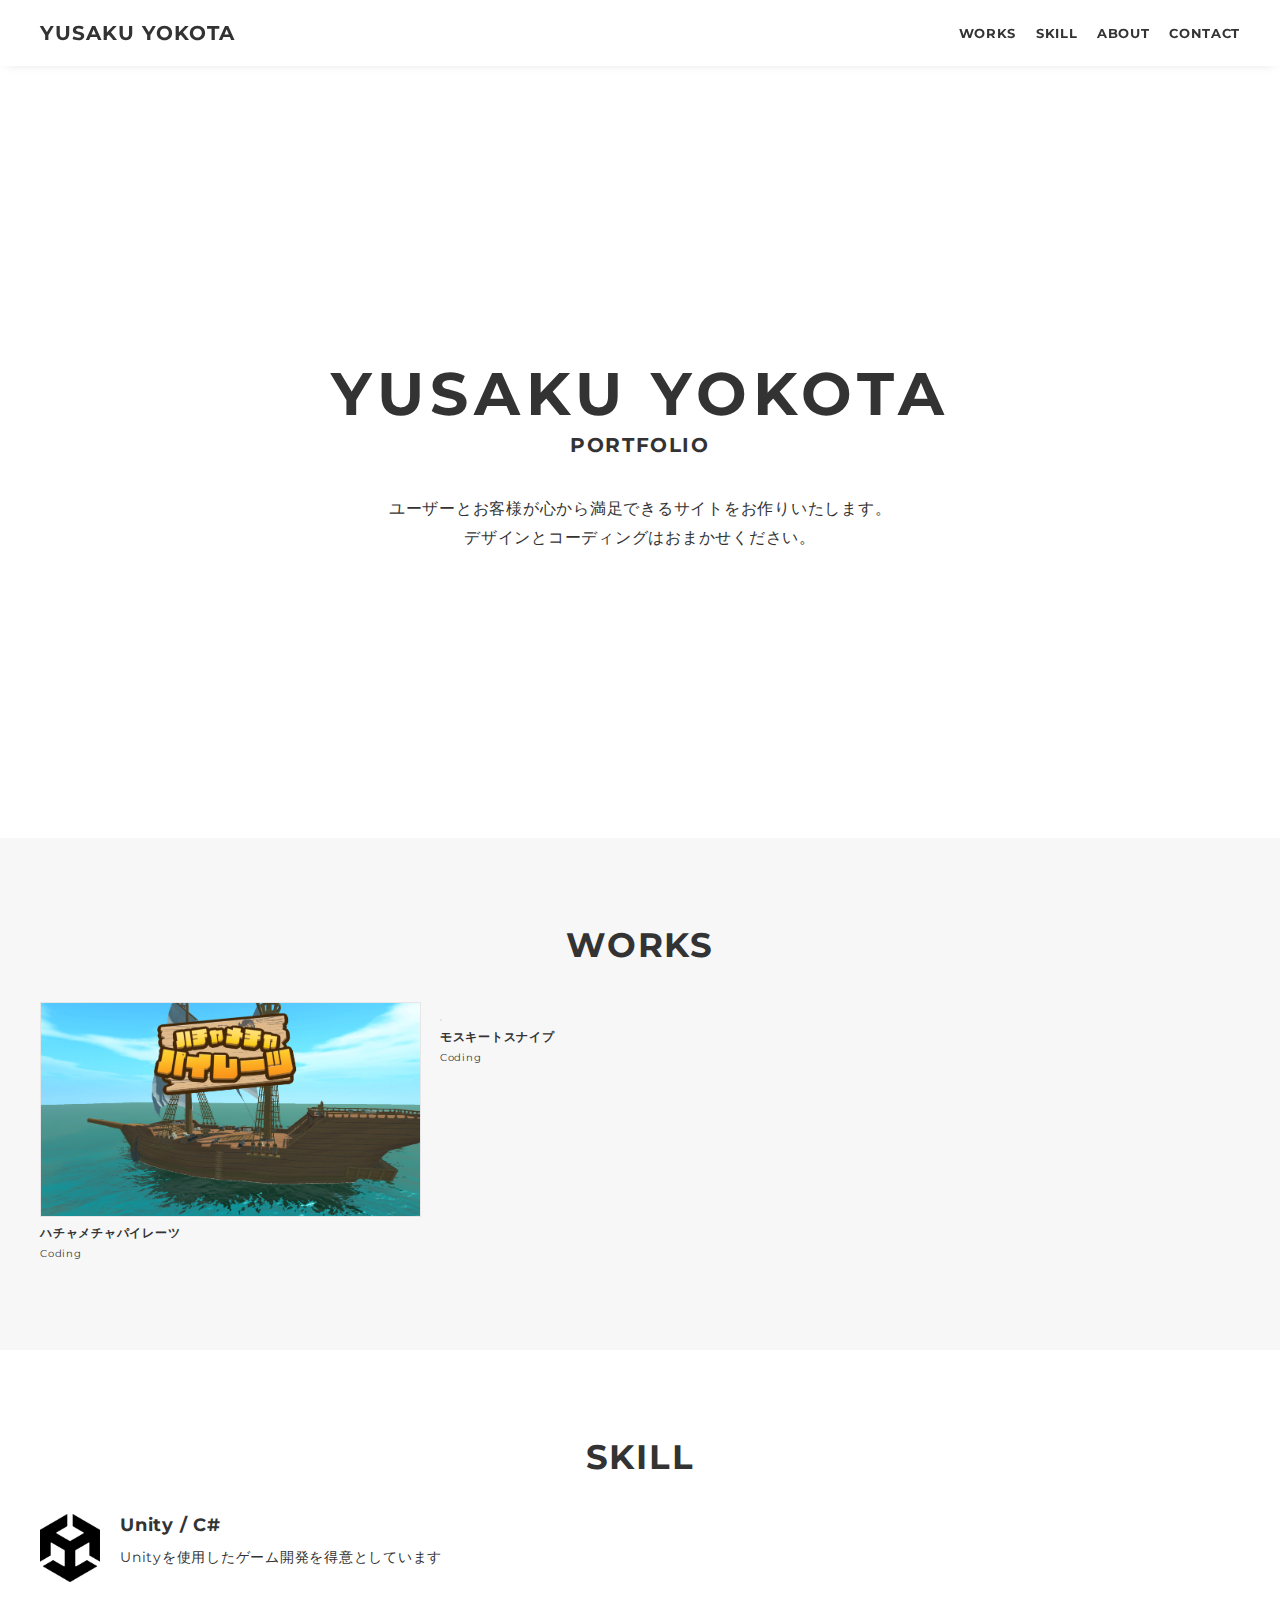
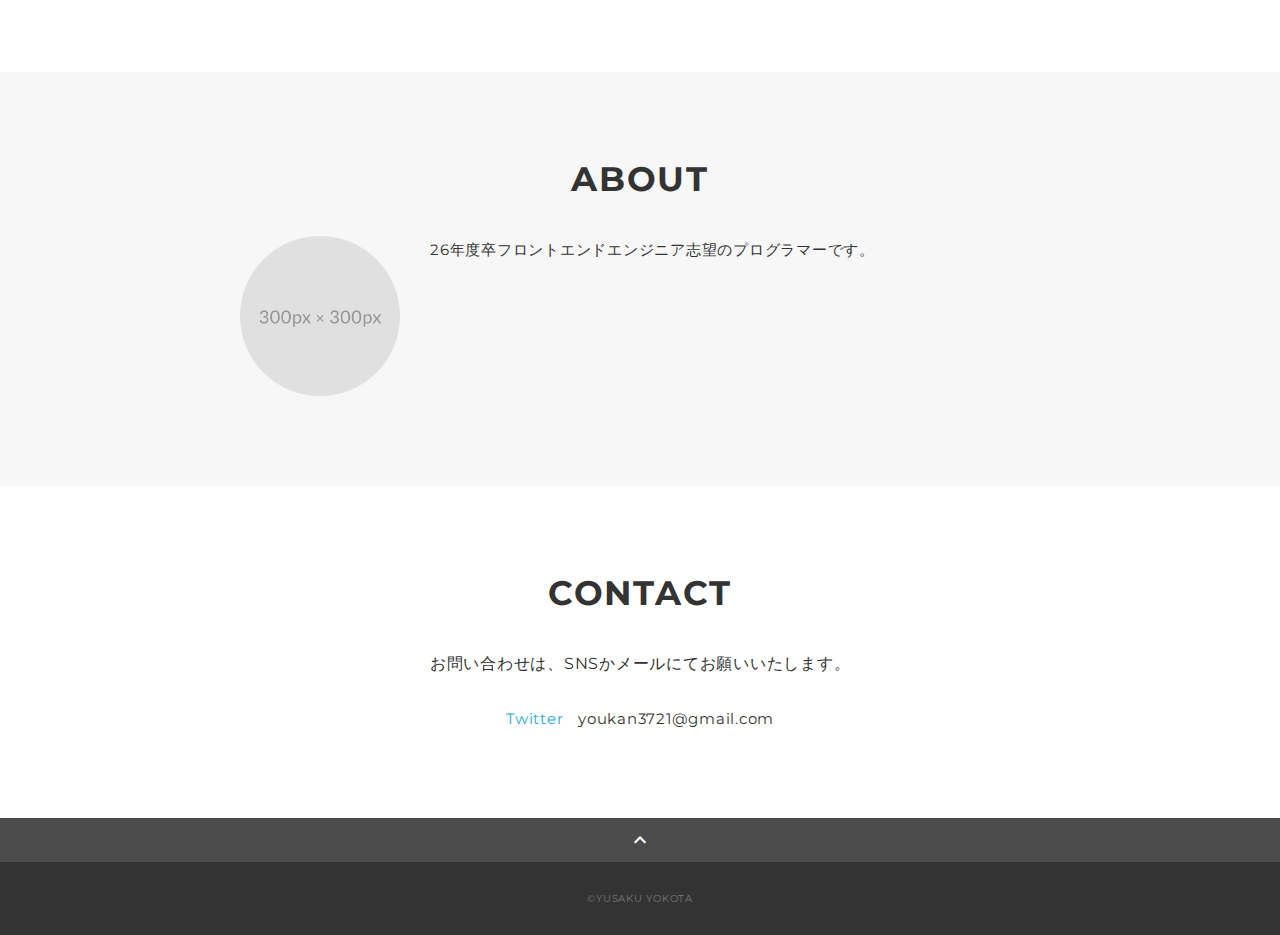
==== index.html @ f03672ea "MosquitoSnipe.html作成" ====
<!DOCTYPE html>
<html>
<head>
    <meta charset="UTF-8">
    <meta name="viewport" content="width=device-width, initial-scale=1.0">
    <meta property='og:type' content='website'>
    <meta property='og:title' content='フロントエンドエンジニア YUSKAU YOKOTA ポートフォリオ'>
    <meta property='og:url' content='URLが入る'>
    <meta property='og:description' content='YUSAKU YOKOTA のポートフォリオサイトです。'>
    <meta property="og:image" content="img/ogp.png">
    <meta name="description" content="YUSAKU YOKOTA のポートフォリオサイトです" />
    <title>YUSAKU YOKOTA PORTFOLIO</title>
    <link rel="preconnect" href="https://fonts.gstatic.com">
    <link href="https://fonts.googleapis.com/css2?family=Montserrat:wght@400;700&display=swap" rel="stylesheet">
    <link href="https://fonts.googleapis.com/css?family=Material+Icons+Outlined" rel="stylesheet">
    <link href="css/ress.css" media="all" rel="stylesheet" type="text/css" />
    <link href="css/style.css" media="all" rel="stylesheet" type="text/css" />
    <link rel="shortcut icon" href="img/favicon.ico" />
    <link rel=”canonical” href=”URLが入る” />
</head>
<body>
    <div class="wrapper">

        <header class="header ">
          <div class="container">
            <h1 class="header-logo">
              <a href="#mv">YUSAKU YOKOTA</a>
            </h1>
            <nav class="gnav">
              <ul class="gnav-list">
                <li class="gnav-item"><a href="#works">WORKS</a></li>
                <li class="gnav-item"><a href="#skill">SKILL</a></li>
                <li class="gnav-item"><a href="#about">ABOUT</a></li>
                <li class="gnav-item"><a href="#contact">CONTACT</a></li>
              </ul>
            </nav>
          </div>
        </header>
        
    <main class="content">

        <!-- mv -->
        <div class="mv" id="mv">
          <div class="mv-container">
            <p class="mv-title">YUSAKU YOKOTA</p>
            <p class="mv-subtitle">PORTFOLIO</p>
            <p class="mv-text">
              ユーザーとお客様が心から満足できる<br class="sp-only">サイトをお作りいたします。<br>
              デザインとコーディングは<br class="sp-only">おまかせください。<br>
            </p>
          </div>
        </div>
        <!-- /mv -->
  
        <!-- works -->
        <section class="works section" id="works">
          <div class="container">
            <h2 class="title">WORKS</h2>
            <div class="works-list">
              <a class="works-item" href="HachamechaPirates.html">
                <div class="works-img"><img src="img/Image_Hachamecha.png" alt="" /></div>
                <p class="works-name">ハチャメチャパイレーツ</p>
                <p class="works-info">Coding</p>
              </a>
              <a class="works-item" href="MosquitoSnipe.html">
                <div class="works-img"><img src="img/MosquitoSnipe.png" alt="" /></div>
                <p class="works-name">モスキートスナイプ</p>
                <p class="works-info">Coding</p>
              </a>
            </div>
          </div>
        </section>
        <!-- /works -->
  
        <!-- skill -->
        <section class="skill section" id="skill">
          <div class="container">
            <h2 class="title">SKILL</h2>
            <div class="skill-list">
              <div class="skill-item">
                <p class="skill-img"><img src="img/U_Cube_1C_Black.png" alt=""></p>
                <div class="skill-body">
                  <h3 class="skill-name">Unity / C#</h3>
                  <p class="skill-text">
                    Unityを使用したゲーム開発を得意としています</p>
                </div>
              </div>
            </div>
          </div>
        </section>
        <!-- /skill -->
  
        <!-- about -->
        <section class="about section" id="about">
          <div class="container">
            <h2 class="title">ABOUT</h2>
            <div class="profile">
              <p class="profile-img">
                <img src="img/profile.jpg" alt="">
              </p>
              <div class="profile-body">
                <p>
                  26年度卒フロントエンドエンジニア志望のプログラマーです。
                </p>
                <p>
                  
                </p>
              </div>
            </div>
          </div>
        </section>
        <!-- /about -->
  
        <!-- contact -->
        <section class="contact section" id="contact">
          <div class="container">
            <h2 class="title">CONTACT</h2>
            <p class="lead">
              お問い合わせは、<br class="sp-only">SNSかメールにてお願いいたします。
            </p>
            <div class="contact-list">
              <a class="contact-item" href="https://twitter.com/" target="_blank" rel="noopener">Twitter</a>
              <span class="contact-item">youkan3721@gmail.com</span>
            </div>
          </div>
        </section>
        <!-- /contact -->
        <div class="page-top" id="js-page-top">
          <span class="material-icons-outlined">expand_less</span>
        </div>
      </main>
  
      <!-- footer -->
      <footer class="footer">
        <div class="copyright">&copy;YUSAKU YOKOTA</div>
      </footer>
      <!-- /footer -->
  
    </div>
    <script src="https://ajax.googleapis.com/ajax/libs/jquery/3.6.0/jquery.min.js"></script>
    <script type='text/javascript' src="js/script.js"></script>
</body>
</html>
---- css/ress.css ----
/*!
 * ress.css • v3.0.1
 * MIT License
 * github.com/filipelinhares/ress
 */

/* # =================================================================
   # Global selectors
   # ================================================================= */

html {
  box-sizing: border-box;
  word-break: normal;
  -moz-tab-size: 4;
  tab-size: 4;

  -webkit-text-size-adjust: 100%; /* Prevent adjustments of font size after orientation changes in iOS */
}

*,
::before,
::after {
  box-sizing: inherit;
  background-repeat: no-repeat; /* Set `background-repeat: no-repeat` to all elements and pseudo elements */
}

::before,
::after {
  vertical-align: inherit;
  text-decoration: inherit; /* Inherit text-decoration and vertical align to ::before and ::after pseudo elements */
}

* {
  margin: 0;
  padding: 0; /* Reset `padding` and `margin` of all elements */
}

/* # =================================================================
   # General elements
   # ================================================================= */

hr {
  overflow: visible; /* Show the overflow in Edge and IE */
  height: 0; /* Add the correct box sizing in Firefox */
}

details,
main {
  display: block; /* Render the `main` element consistently in IE. */
}

summary {
  display: list-item; /* Add the correct display in all browsers */
}

small {
  font-size: 80%; /* Set font-size to 80% in `small` elements */
}

[hidden] {
  display: none; /* Add the correct display in IE */
}

abbr[title] {
  /* Add the correct text decoration in Chrome, Edge, IE, Opera, and Safari */
  text-decoration: underline;
  text-decoration: underline dotted;
  border-bottom: none; /* Remove the bottom border in Chrome 57 */
}

a {
  background-color: transparent; /* Remove the gray background on active links in IE 10 */
}

a:active,
a:hover {
  outline-width: 0; /* Remove the outline when hovering in all browsers */
}

code,
kbd,
pre,
samp {
  font-family: monospace, monospace; /* Specify the font family of code elements */
}

pre {
  font-size: 1em; /* Correct the odd `em` font sizing in all browsers */
}

b,
strong {
  font-weight: bolder; /* Add the correct font weight in Chrome, Edge, and Safari */
}

/* https://gist.github.com/unruthless/413930 */
sub,
sup {
  position: relative;
  font-size: 75%;
  line-height: 0;
  vertical-align: baseline;
}

sub {
  bottom: -.25em;
}

sup {
  top: -.5em;
}

/* # =================================================================
   # Forms
   # ================================================================= */

input {
  border-radius: 0;
}

/* Replace pointer cursor in disabled elements */
[disabled] {
  cursor: default;
}

[type="number"]::-webkit-container-spin-button,
[type="number"]::-webkit-outer-spin-button {
  height: auto; /* Correct the cursor style of increment and decrement buttons in Chrome */
}

[type="search"] {
  outline-offset: -2px; /* Correct the outline style in Safari */

  -webkit-appearance: textfield; /* Correct the odd appearance in Chrome and Safari */
}

[type="search"]::-webkit-search-decoration {
  -webkit-appearance: none; /* Remove the container padding in Chrome and Safari on macOS */
}

textarea {
  overflow: auto; /* Internet Explorer 11+ */
  resize: vertical; /* Specify textarea resizability */
}

button,
input,
optgroup,
select,
textarea {
  font: inherit; /* Specify font inheritance of form elements */
}

optgroup {
  font-weight: bold; /* Restore the font weight unset by the previous rule */
}

button {
  overflow: visible; /* Address `overflow` set to `hidden` in IE 8/9/10/11 */
}

button,
select {
  text-transform: none; /* Firefox 40+, Internet Explorer 11- */
}

/* Apply cursor pointer to button elements */
button,
[type="button"],
[type="reset"],
[type="submit"],
[role="button"] {
  cursor: pointer;
  color: inherit;
}

/* Remove container padding and border in Firefox 4+ */
button::-moz-focus-container,
[type="button"]::-moz-focus-container,
[type="reset"]::-moz-focus-container,
[type="submit"]::-moz-focus-container {
  padding: 0;
  border-style: none;
}

/* Replace focus style removed in the border reset above */
button:-moz-focusring,
[type="button"]::-moz-focus-container,
[type="reset"]::-moz-focus-container,
[type="submit"]::-moz-focus-container {
  outline: 1px dotted ButtonText;
}

button,
html [type="button"],
/* Prevent a WebKit bug where (2) destroys native `audio` and `video`controls in Android 4 */
[type="reset"],
[type="submit"] {
  -webkit-appearance: button; /* Correct the inability to style clickable types in iOS */
}

/* Remove the default button styling in all browsers */
button,
input,
select,
textarea {
  border-style: none;
  background-color: transparent;
}

/* Style select like a standard input */
select {
  -webkit-appearance: none; /* Chrome 41+ */
  -moz-appearance: none; /* Firefox 36+ */
}

select::-ms-expand {
  display: none; /* Internet Explorer 11+ */
}

select::-ms-value {
  color: currentColor; /* Internet Explorer 11+ */
}

legend {
  display: table; /* Correct the text wrapping in Edge and IE */
  max-width: 100%; /* Correct the text wrapping in Edge and IE */
  max-width: 100%; /* Correct the text wrapping in Edge 18- and IE */
  white-space: normal; /* Correct the text wrapping in Edge and IE */
  color: inherit; /* Correct the color inheritance from `fieldset` elements in IE */
  border: 0; /* Correct `color` not being inherited in IE 8/9/10/11 */
}

::-webkit-file-upload-button {
  font: inherit; /* Change font properties to `inherit` in Chrome and Safari */
  color: inherit;
  /* Correct the inability to style clickable types in iOS and Safari */

  -webkit-appearance: button;
}

/* # =================================================================
   # Specify media element style
   # ================================================================= */

img {
  border-style: none; /* Remove border when inside `a` element in IE 8/9/10 */
}

/* Add the correct vertical alignment in Chrome, Firefox, and Opera */
progress {
  vertical-align: baseline;
}

/* # =================================================================
   # Accessibility
   # ================================================================= */

/* Hide content from screens but not screenreaders */
@media screen {
  [hidden~="screen"] {
    display: inherit;
  }
  [hidden~="screen"]:not(:active):not(:focus):not(:target) {
    position: absolute !important;
    clip: rect(0 0 0 0) !important;
  }
}

/* Specify the progress cursor of updating elements */
[aria-busy="true"] {
  cursor: progress;
}

/* Specify the pointer cursor of trigger elements */
[aria-controls] {
  cursor: pointer;
}

/* Specify the unstyled cursor of disabled, not-editable, or otherwise inoperable elements */
[aria-disabled] {
  cursor: default;
}
---- css/style.css ----
body {
  font-family: "Montserrat","Helvetica Neue",Arial,"Hiragino Kaku Gothic ProN","Hiragino Sans",Meiryo,sans-serif;
  font-size: 15px;
  letter-spacing: .05em;
  color: #333;
}

a {
  transition: opacity .3s;
  text-decoration: none;
  color: #1ca9e3;
}

img {
  max-width: 100%;
  height: auto;
  vertical-align: bottom;
  border-style: none;
}



.pc-only {
  display: block;
}

.sp-only {
  display: none;
}

/*--------------------------------
 レイアウト
---------------------------------*/
.wrapper {
  padding-top: 73px;
}

.section {
  padding: 90px 0;
}

.section:nth-of-type(odd) {
  background-color: #f7f7f7;
}

.container {
  max-width: 1340px;
  margin: 0 auto;
  padding: 0 40px;
}

/*--------------------------------
 見出し
---------------------------------*/
.title {
  font-size: 34px;
  font-weight: bold;
  line-height: 1;
  margin-bottom: 40px;
  text-align: center;
  letter-spacing: .05em;
  color: #333;
}

.lead {
  font-size: 16px;
  line-height: 1.8;
  margin-bottom: 30px;
}

/*--------------------------------
ヘッダー
---------------------------------*/
.header {
  position: fixed;
  top: 0;
  z-index: 1;
  width: 100%;
  background-color: #fff;
  box-shadow: 0 5px 10px -6px rgba(0,0,0,.1);
}

.header .container {
  display: flex;
  align-items: center;
  justify-content: space-between;
  padding: 20px 40px;
}

.header-logo {
  font-size: 20px;
  font-weight: bold;
  line-height: 1.2;
  margin-right: 20px;
  letter-spacing: .05em;
}

.header-logo a {
  color: #333;
}

.gnav-list {
  display: flex;
  justify-content: space-between;
  list-style: none;
}

.gnav-item:not(:last-child) {
  margin-right: 20px;
}

.gnav-item a {
  position: relative;
  font-size: 13px;
  font-weight: bold;
  display: inline-block;
  padding: 5px 0;
  transition: .3s;
  letter-spacing: .05em;
  color: #333;
}
.gnav-item a:after {
  position: absolute;
  bottom: 0;
  left: 50%;
  width: 0;
  height: 3px;
  content: "";
  transition: .3s;
  -webkit-transform: translateX(-50%);
  transform: translateX(-50%);
  background-color: #333;
}

.gnav-item a:hover:after {
  width: 100%;
}

/*--------------------------------
 メインビジュアル
---------------------------------*/
.mv {
  display: flex;
  align-items: center;
  justify-content: center;
  height: 85vh;
  text-align: center;
}

.mv-container {
  padding: 0 40px;
}

.mv-title {
  font-size: 60px;
  font-weight: bold;
  line-height: 1.2;
  margin-bottom: 5px;
  letter-spacing: .1em;
}
.mv-subtitle {
  font-size: 20px;
  font-weight: bold;
  line-height: 1;
  margin-bottom: 40px;
  letter-spacing: .08em;
}

.mv-text {
  font-size: 16px;
  line-height: 1.8;
}

/*--------------------------------
 Works
---------------------------------*/
.works-list {
  display: flex;
  flex-wrap: wrap;
  margin-bottom: -40px;
}

.works-item {
  width: 31.74603%;
  margin-right: 1.58730%;
  margin-bottom: 40px;
  color: #333;
}

.works-item:hover {
  opacity: .9;
}

.works-item:nth-of-type(3n) {
  margin-right: 0;
}

.works-img img {
  border: 1px solid #e6e6e6;
}

.works-name {
  font-size: 12px;
  font-weight: bold;
  margin-top: 8px;
}

.works-info {
  font-size: 10px;
  margin-top: 5px;
}

/*--------------------------------
 Skill
---------------------------------*/
.skill-list {
  display: flex;
  flex-wrap: wrap;
  justify-content: space-between;
  margin-bottom: -50px;
}

.skill-item {
  display: flex;
  align-items: flex-start;
  justify-content: space-between;
  width: 48%;
  margin-bottom: 50px;
}

.skill-img {
  width: 60px;
  height: auto;
  margin-right: 20px;
}

.skill-body {
  flex: 1;
}

.skill-name {
  margin-bottom: 10px;
}

.skill-text {
  font-size: 14px;
  line-height: 1.8;
}

/*--------------------------------
 About
---------------------------------*/
.profile {
  display: flex;
  flex-wrap: wrap;
  max-width: 800px;
  margin: 0 auto;
}
.profile-img {
  width: 20%;
  margin-right: 30px;
  border-radius: 50%;
}
.profile-img img {
  border-radius: 50%;
}
.profile-body {
  flex: 1;
}

.profile-body p {
  font-size: 15px;
  line-height: 1.8;
}

.profile-body p:not(:last-child) {
  margin-bottom: 30px;
}

/*--------------------------------
 Contact
---------------------------------*/
.contact {
  text-align: center;
}

.contact-item:not(:last-child) {
  margin-right: 10px;
}

.contact-text {
  margin-top: 10px;
}
/*--------------------------------
 ページトップ
---------------------------------*/
.page-top {
  font-weight: bold;
  padding: 10px;
  cursor: pointer;
  text-align: center;
  background-color: #4c4c4c;
}

.page-top .material-icons-outlined {
  vertical-align: bottom;
  color: #fff;
}

/*--------------------------------
 フッター
---------------------------------*/
.footer {
  padding: 30px;
  background-color: #333;
}

.copyright {
  font-size: 10px;
  text-align: center;
  color: #797979;
}

/*--------------------------------
 下層：Worksページ
---------------------------------*/
.article {
  padding: 80px 0;
}

.article-container {
  max-width: 1040px;
  margin: 0 auto;
  padding: 0 20px;
}

.article-title {
  margin-bottom: 30px;
  text-align: center;
}

.article-body {
  max-width: 720px;
  margin: 0 auto;
  margin-bottom: 80px;
}

.article-body h3 {
  position: relative;
  font-size: 18px;
  margin-bottom: 5px;
  padding-left: 1em;
}

.article-body h3:not(:first-child) {
  margin-top: 50px;
}

.article-body h3::before {
  position: absolute;
  top: 0;
  left: 0;
  width: 4px;
  height: 100%;
  content: "";
  border-radius: 3px;
  background-color: #333;
}

.article-body p {
  font-size: 15px;
  line-height: 1.8;
  margin-bottom: 30px;
}

.home-link {
  text-align: center;
}

/*media Queries 767
----------------------------------------------------*/
@media screen and (max-width: 767px) {
  body {
    font-size: 14px;
  }

  .pc-only {
    display: none;
  }

  .sp-only {
    display: block;
  }

  /* 見出し */
  .title {
    font-size: 26px;
    margin-bottom: 20px;
  }

  .lead {
    font-size: 14px;
    line-height: 1.7;
    margin-bottom: 20px;
  }

  /* レイアウト */
  .wrapper {
    padding-top: 57px;
  }

  .section {
    padding: 60px 0;
  }

  .container {
    padding: 0 20px;
  }

  /* ヘッダー */
  .header .container {
    padding: 15px;
  }

  .header-logo {
    font-size: 15px;
    margin-right: 15px;
  }

  .gnav-item:not(:last-child) {
    margin-right: 10px;
  }

  .gnav-item a {
    font-size: 10px;
  }

  .gnav-item a:after {
    display: none;
  }

  /*  メインビジュアル */
  .mv {
    height: 75vh;
  }

  .mv-container {
    padding: 0 20px;
  }

  .mv-title {
    font-size: 30px;
  }
  .mv-subtitle {
    font-size: 16px;
    margin-bottom: 20px;
  }

  .mv-text {
    font-size: 14px;
    line-height: 1.7;
  }

  /* Works */
  .works-name {
    font-size: 12px;
  }

  .works-info {
    margin-top: 3px;
  }

  .works-list {
    justify-content: space-between;
  }

  .works-item {
    flex: 0 0 48%;
    margin-right: 0;
    margin-bottom: 30px;
  }

  /* Skill */
  .skill-list {
    display: block;
    margin-bottom: 0;
  }

  .skill-item {
    width: 100%;
    margin-bottom: 35px;
  }

  .skill-item:last-child {
    margin-bottom: 0;
  }

  .skill-name {
    margin-bottom: 5px;
  }

  .skill-text {
    font-size: 13px;
    line-height: 1.7;
  }

  /* About */
  .profile {
    display: block;
  }
  .profile-img {
    width: 150px;
    margin: 0 auto;
    margin-bottom: 25px;
  }

  .profile-body p {
    font-size: 14px;
    line-height: 1.7;
  }

  .profile-body p:not(:last-child) {
    margin-bottom: 20px;
  }

  /* フッター */
  .footer {
    padding: 20px;
  }

  /* 下層ページ */
  .article {
    padding: 50px 0;
  }

  .article-body h3 {
    font-size: 16px;
    padding-left: .8em;
  }

  .article-body h3:not(:first-child) {
    margin-top: 30px;
  }

  .article-body p {
    font-size: 14px;
    line-height: 1.7;
    margin-bottom: 20px;
  }
}
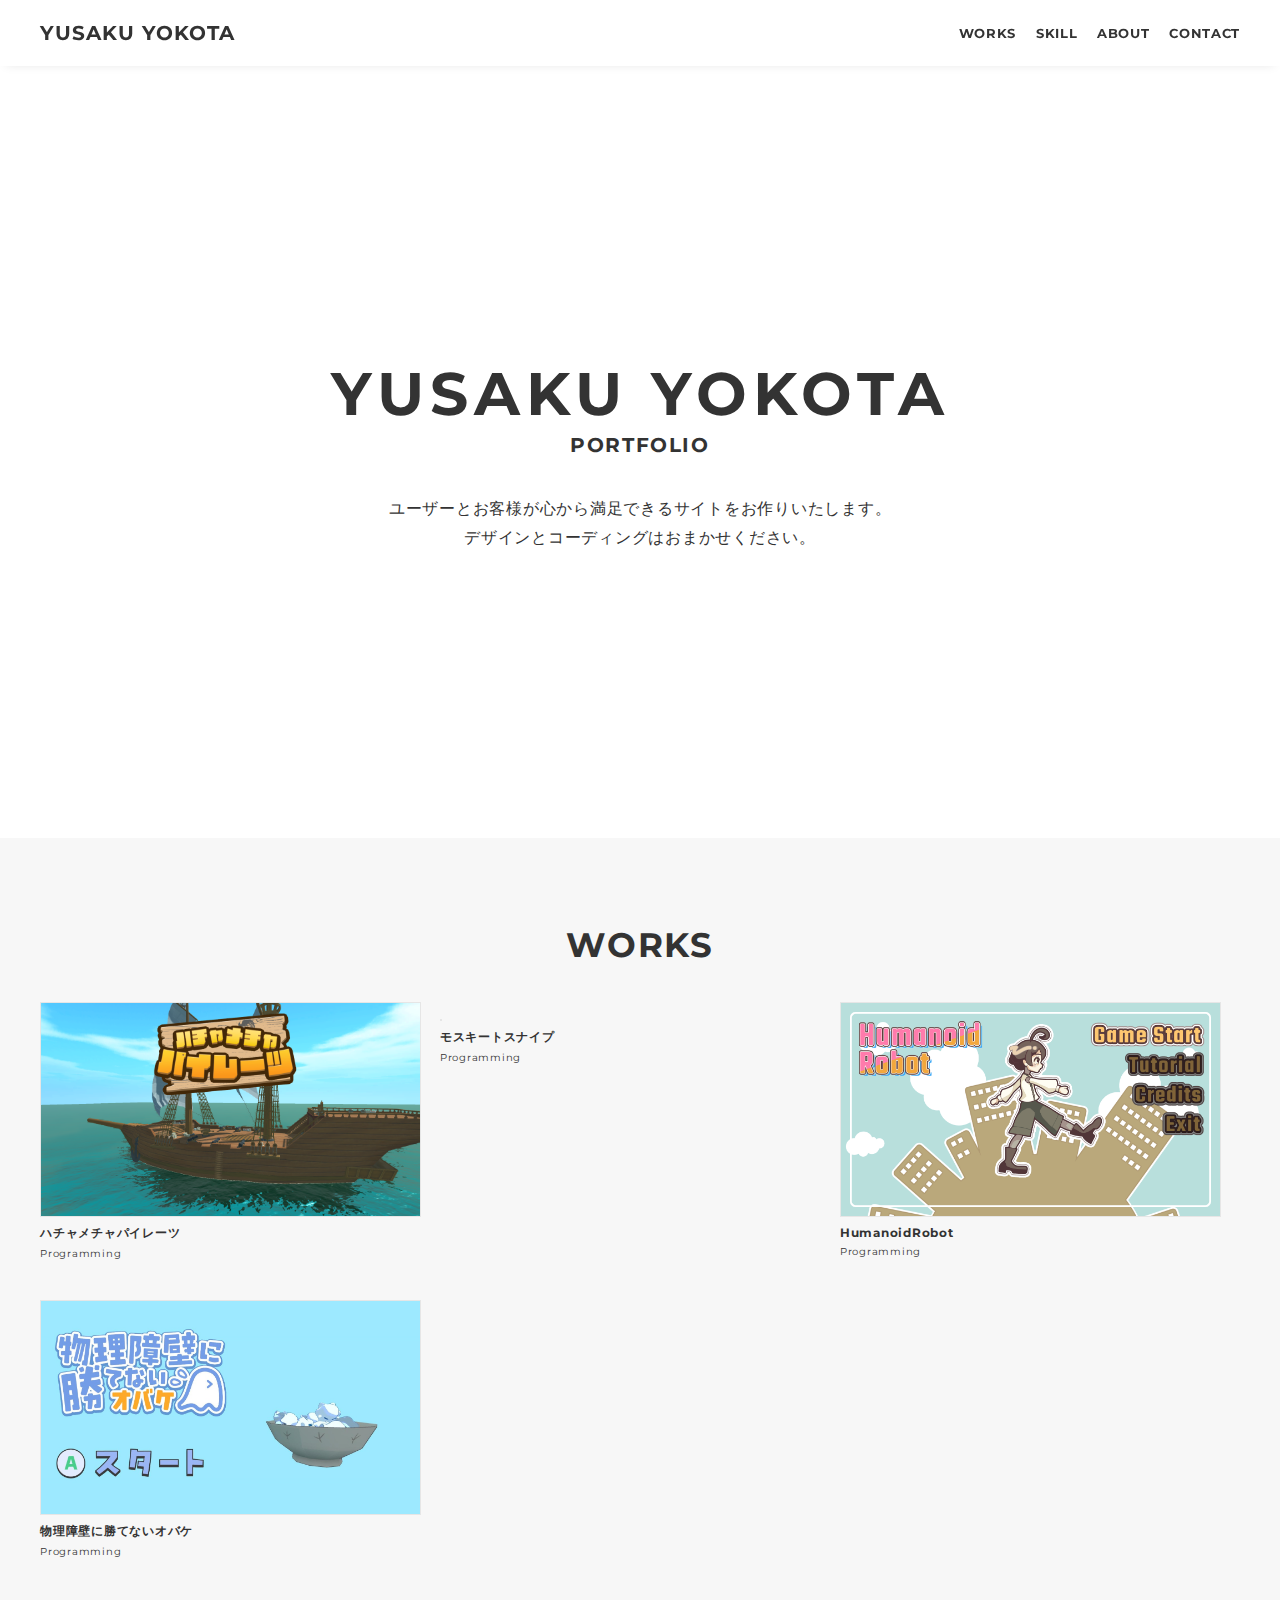
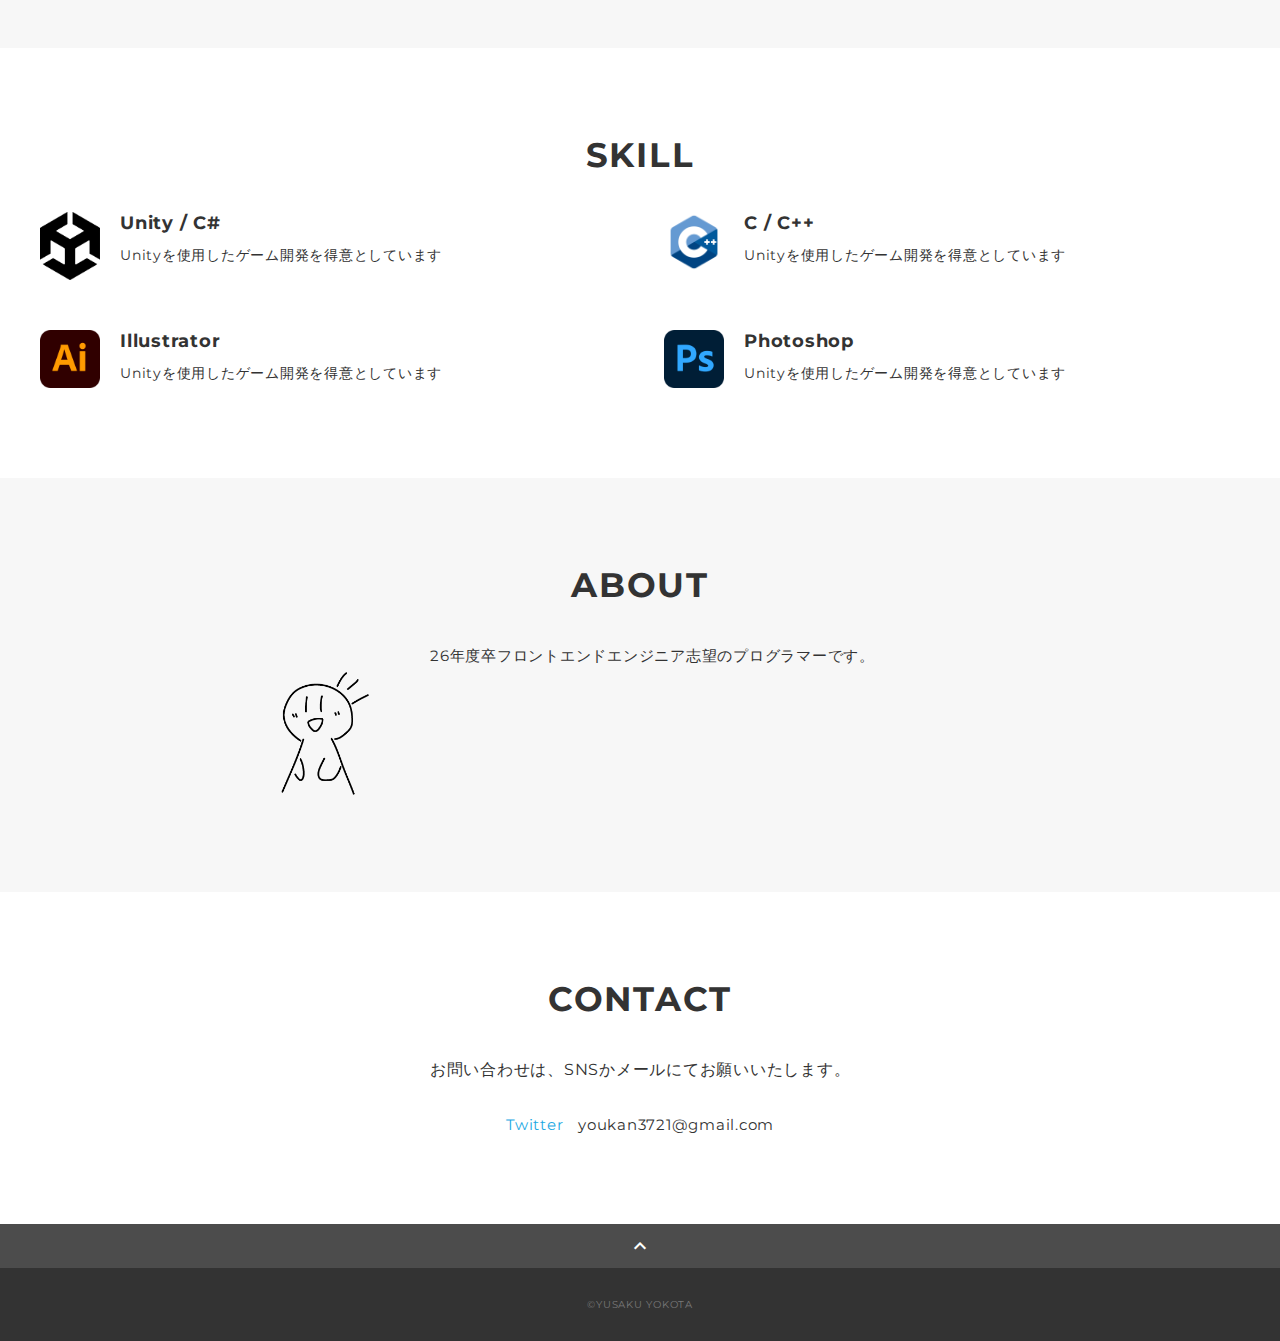
==== commit f75f2d39: "いったん作業完了" ====
--- a/index.html
+++ b/index.html
@@ -60,12 +60,22 @@
               <a class="works-item" href="HachamechaPirates.html">
                 <div class="works-img"><img src="img/Image_Hachamecha.png" alt="" /></div>
                 <p class="works-name">ハチャメチャパイレーツ</p>
-                <p class="works-info">Coding</p>
+                <p class="works-info">Programming</p>
               </a>
               <a class="works-item" href="MosquitoSnipe.html">
                 <div class="works-img"><img src="img/MosquitoSnipe.png" alt="" /></div>
                 <p class="works-name">モスキートスナイプ</p>
-                <p class="works-info">Coding</p>
+                <p class="works-info">Programming</p>
+              <a class="works-item" href="HumanoidRobot.html">
+                <div class="works-img"><img src="img/HumanoidRobot.png" alt="" /></div>
+                <p class="works-name">HumanoidRobot</p>
+                <p class="works-info">Programming</p>
+              </a>
+              </a>
+              <a class="works-item" href="ObakePuzzle.html">
+                <div class="works-img"><img src="img/Obake-Puzzle.jpg" alt="" /></div>
+                <p class="works-name">物理障壁に勝てないオバケ</p>
+                <p class="works-info">Programming</p>
               </a>
             </div>
           </div>
@@ -85,6 +95,30 @@
                     Unityを使用したゲーム開発を得意としています</p>
                 </div>
               </div>
+              <div class="skill-item">
+                <p class="skill-img"><img src="img/c-plus-plus-256.png" alt=""></p>
+                <div class="skill-body">
+                  <h3 class="skill-name">C / C++</h3>
+                  <p class="skill-text">
+                    Unityを使用したゲーム開発を得意としています</p>
+                </div>
+              </div>
+              <div class="skill-item">
+                <p class="skill-img"><img src="img/Adobe_Illustrator_CC_icon.svg.png" alt=""></p>
+                <div class="skill-body">
+                  <h3 class="skill-name">Illustrator</h3>
+                  <p class="skill-text">
+                    Unityを使用したゲーム開発を得意としています</p>
+                </div>
+              </div>
+              <div class="skill-item">
+                <p class="skill-img"><img src="img/adobe-photoshop-logo.png" alt=""></p>
+                <div class="skill-body">
+                  <h3 class="skill-name">Photoshop</h3>
+                  <p class="skill-text">
+                    Unityを使用したゲーム開発を得意としています</p>
+                </div>
+              </div>
             </div>
           </div>
         </section>
@@ -96,7 +130,7 @@
             <h2 class="title">ABOUT</h2>
             <div class="profile">
               <p class="profile-img">
-                <img src="img/profile.jpg" alt="">
+                <img src="img/MyIcon.png" alt="">
               </p>
               <div class="profile-body">
                 <p>
@@ -119,7 +153,7 @@
               お問い合わせは、<br class="sp-only">SNSかメールにてお願いいたします。
             </p>
             <div class="contact-list">
-              <a class="contact-item" href="https://twitter.com/" target="_blank" rel="noopener">Twitter</a>
+              <a class="contact-item" href="https://x.com/yookan3721" target="_blank" rel="noopener">Twitter</a>
               <span class="contact-item">youkan3721@gmail.com</span>
             </div>
           </div>
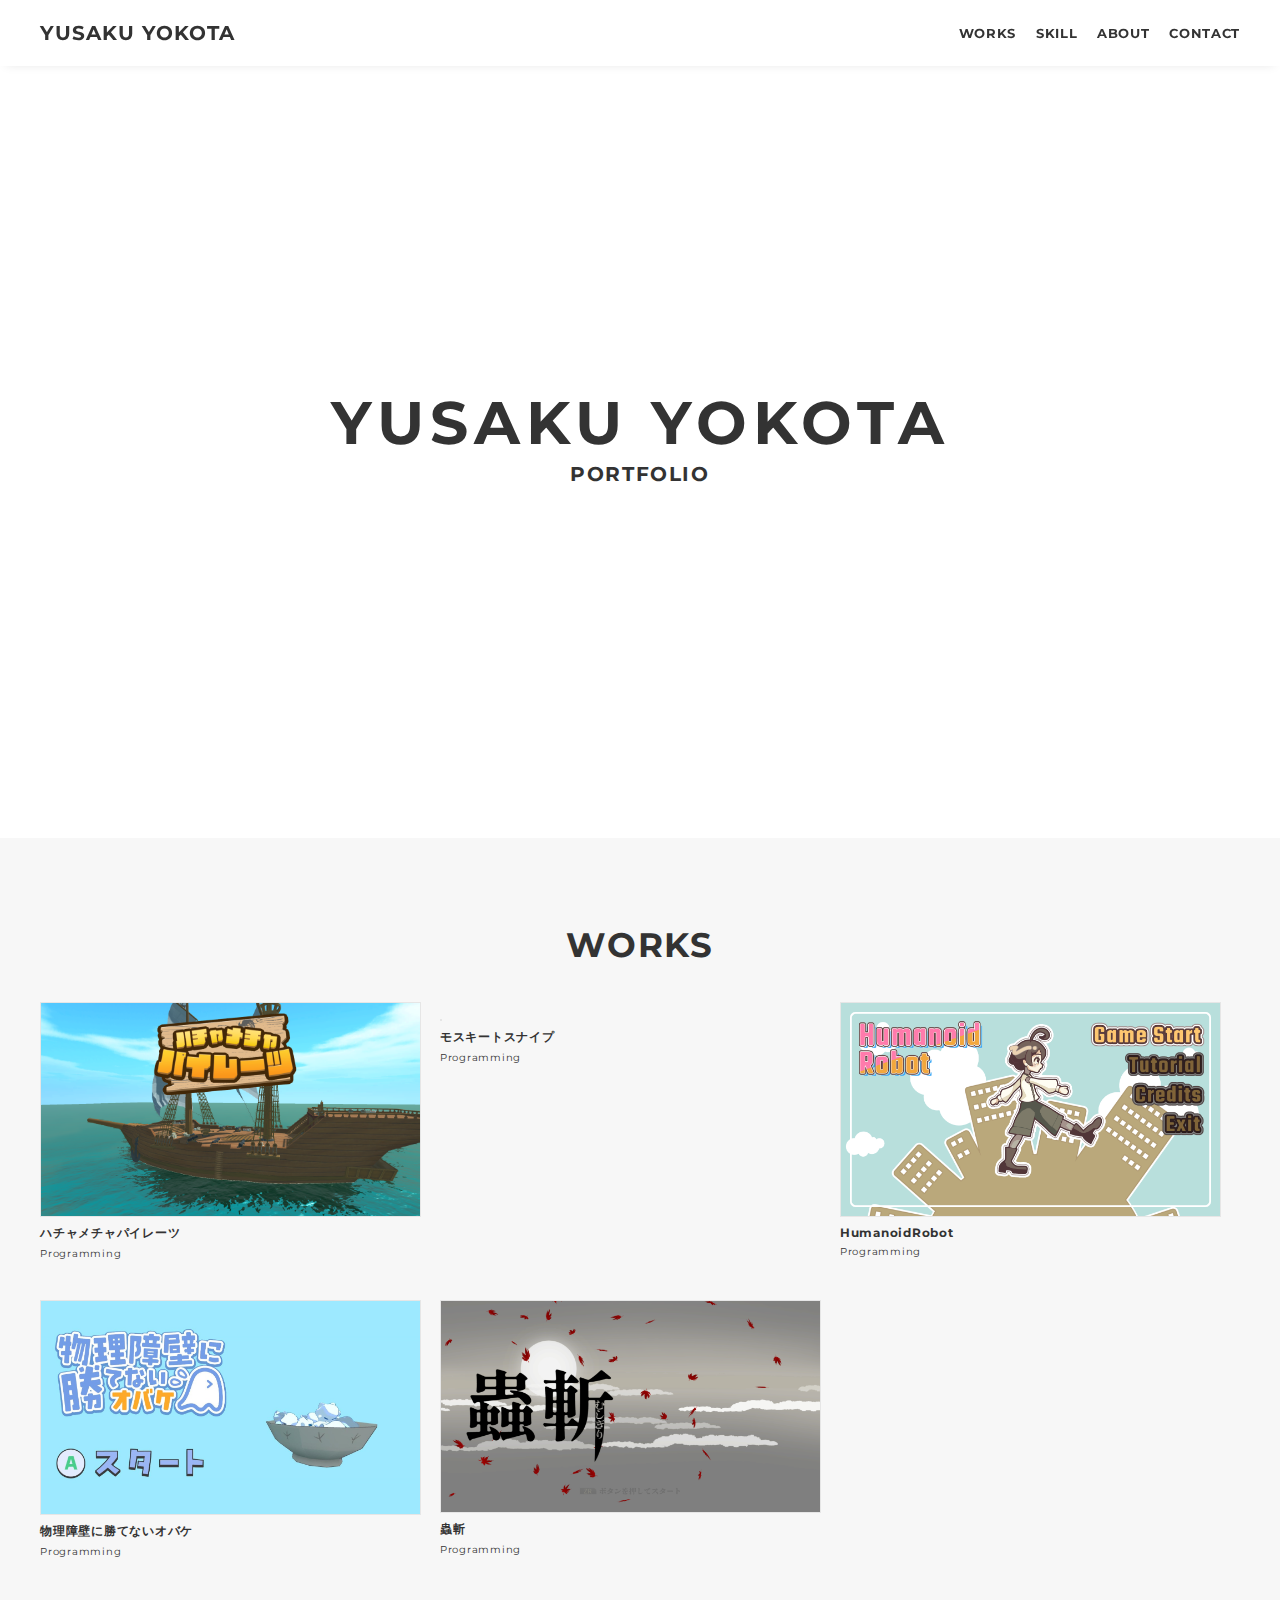
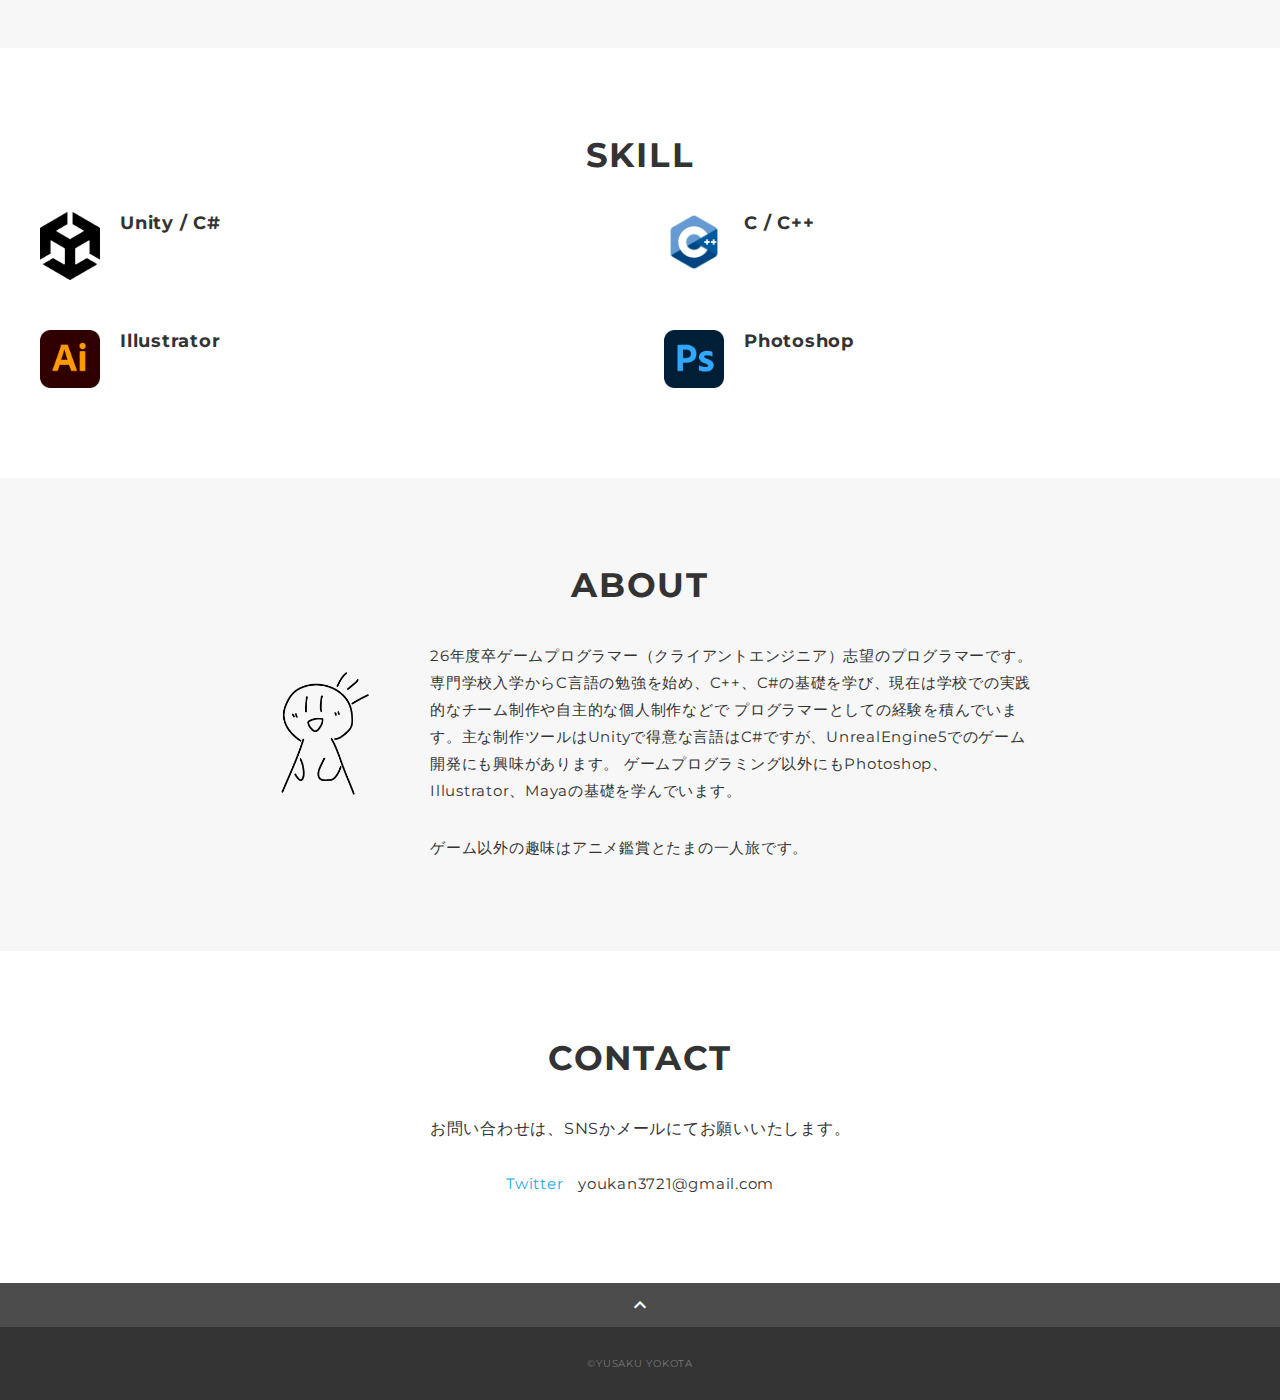
==== commit 84083227: "いろいろ修正" ====
--- a/index.html
+++ b/index.html
@@ -4,7 +4,7 @@
     <meta charset="UTF-8">
     <meta name="viewport" content="width=device-width, initial-scale=1.0">
     <meta property='og:type' content='website'>
-    <meta property='og:title' content='フロントエンドエンジニア YUSKAU YOKOTA ポートフォリオ'>
+    <meta property='og:title' content='ゲームプログラマー（クライアントエンジニア）志望 YUSKAU YOKOTA ポートフォリオ'>
     <meta property='og:url' content='URLが入る'>
     <meta property='og:description' content='YUSAKU YOKOTA のポートフォリオサイトです。'>
     <meta property="og:image" content="img/ogp.png">
@@ -44,10 +44,8 @@
           <div class="mv-container">
             <p class="mv-title">YUSAKU YOKOTA</p>
             <p class="mv-subtitle">PORTFOLIO</p>
-            <p class="mv-text">
-              ユーザーとお客様が心から満足できる<br class="sp-only">サイトをお作りいたします。<br>
-              デザインとコーディングは<br class="sp-only">おまかせください。<br>
-            </p>
+            <!-- <p class="mv-text">
+            </p> -->
           </div>
         </div>
         <!-- /mv -->
@@ -77,6 +75,11 @@
                 <p class="works-name">物理障壁に勝てないオバケ</p>
                 <p class="works-info">Programming</p>
               </a>
+              <a class="works-item" href="Musigiri.html">
+                <div class="works-img"><img src="img/Musigiri.png" alt="" /></div>
+                <p class="works-name">蟲斬</p>
+                <p class="works-info">Programming</p>
+              </a>
             </div>
           </div>
         </section>
@@ -91,32 +94,32 @@
                 <p class="skill-img"><img src="img/U_Cube_1C_Black.png" alt=""></p>
                 <div class="skill-body">
                   <h3 class="skill-name">Unity / C#</h3>
-                  <p class="skill-text">
-                    Unityを使用したゲーム開発を得意としています</p>
+                  <!-- <p class="skill-text">
+                    Unityを使用したゲーム開発を得意としています</p> -->
                 </div>
               </div>
               <div class="skill-item">
                 <p class="skill-img"><img src="img/c-plus-plus-256.png" alt=""></p>
                 <div class="skill-body">
                   <h3 class="skill-name">C / C++</h3>
-                  <p class="skill-text">
-                    Unityを使用したゲーム開発を得意としています</p>
+                  <!-- <p class="skill-text">
+                    Unityを使用したゲーム開発を得意としています</p> -->
                 </div>
               </div>
               <div class="skill-item">
                 <p class="skill-img"><img src="img/Adobe_Illustrator_CC_icon.svg.png" alt=""></p>
                 <div class="skill-body">
                   <h3 class="skill-name">Illustrator</h3>
-                  <p class="skill-text">
-                    Unityを使用したゲーム開発を得意としています</p>
+                  <!-- <p class="skill-text">
+                    Unityを使用したゲーム開発を得意としています</p> -->
                 </div>
               </div>
               <div class="skill-item">
                 <p class="skill-img"><img src="img/adobe-photoshop-logo.png" alt=""></p>
                 <div class="skill-body">
                   <h3 class="skill-name">Photoshop</h3>
-                  <p class="skill-text">
-                    Unityを使用したゲーム開発を得意としています</p>
+                  <!-- <p class="skill-text">
+                    Unityを使用したゲーム開発を得意としています</p> -->
                 </div>
               </div>
             </div>
@@ -134,10 +137,13 @@
               </p>
               <div class="profile-body">
                 <p>
-                  26年度卒フロントエンドエンジニア志望のプログラマーです。
+                  26年度卒ゲームプログラマー（クライアントエンジニア）志望のプログラマーです。
+                  専門学校入学からC言語の勉強を始め、C++、C#の基礎を学び、現在は学校での実践的なチーム制作や自主的な個人制作などで
+                  プログラマーとしての経験を積んでいます。主な制作ツールはUnityで得意な言語はC#ですが、UnrealEngine5でのゲーム開発にも興味があります。
+                  ゲームプログラミング以外にもPhotoshop、Illustrator、Mayaの基礎を学んでいます。
                 </p>
                 <p>
-                  
+                  ゲーム以外の趣味はアニメ鑑賞とたまの一人旅です。
                 </p>
               </div>
             </div>
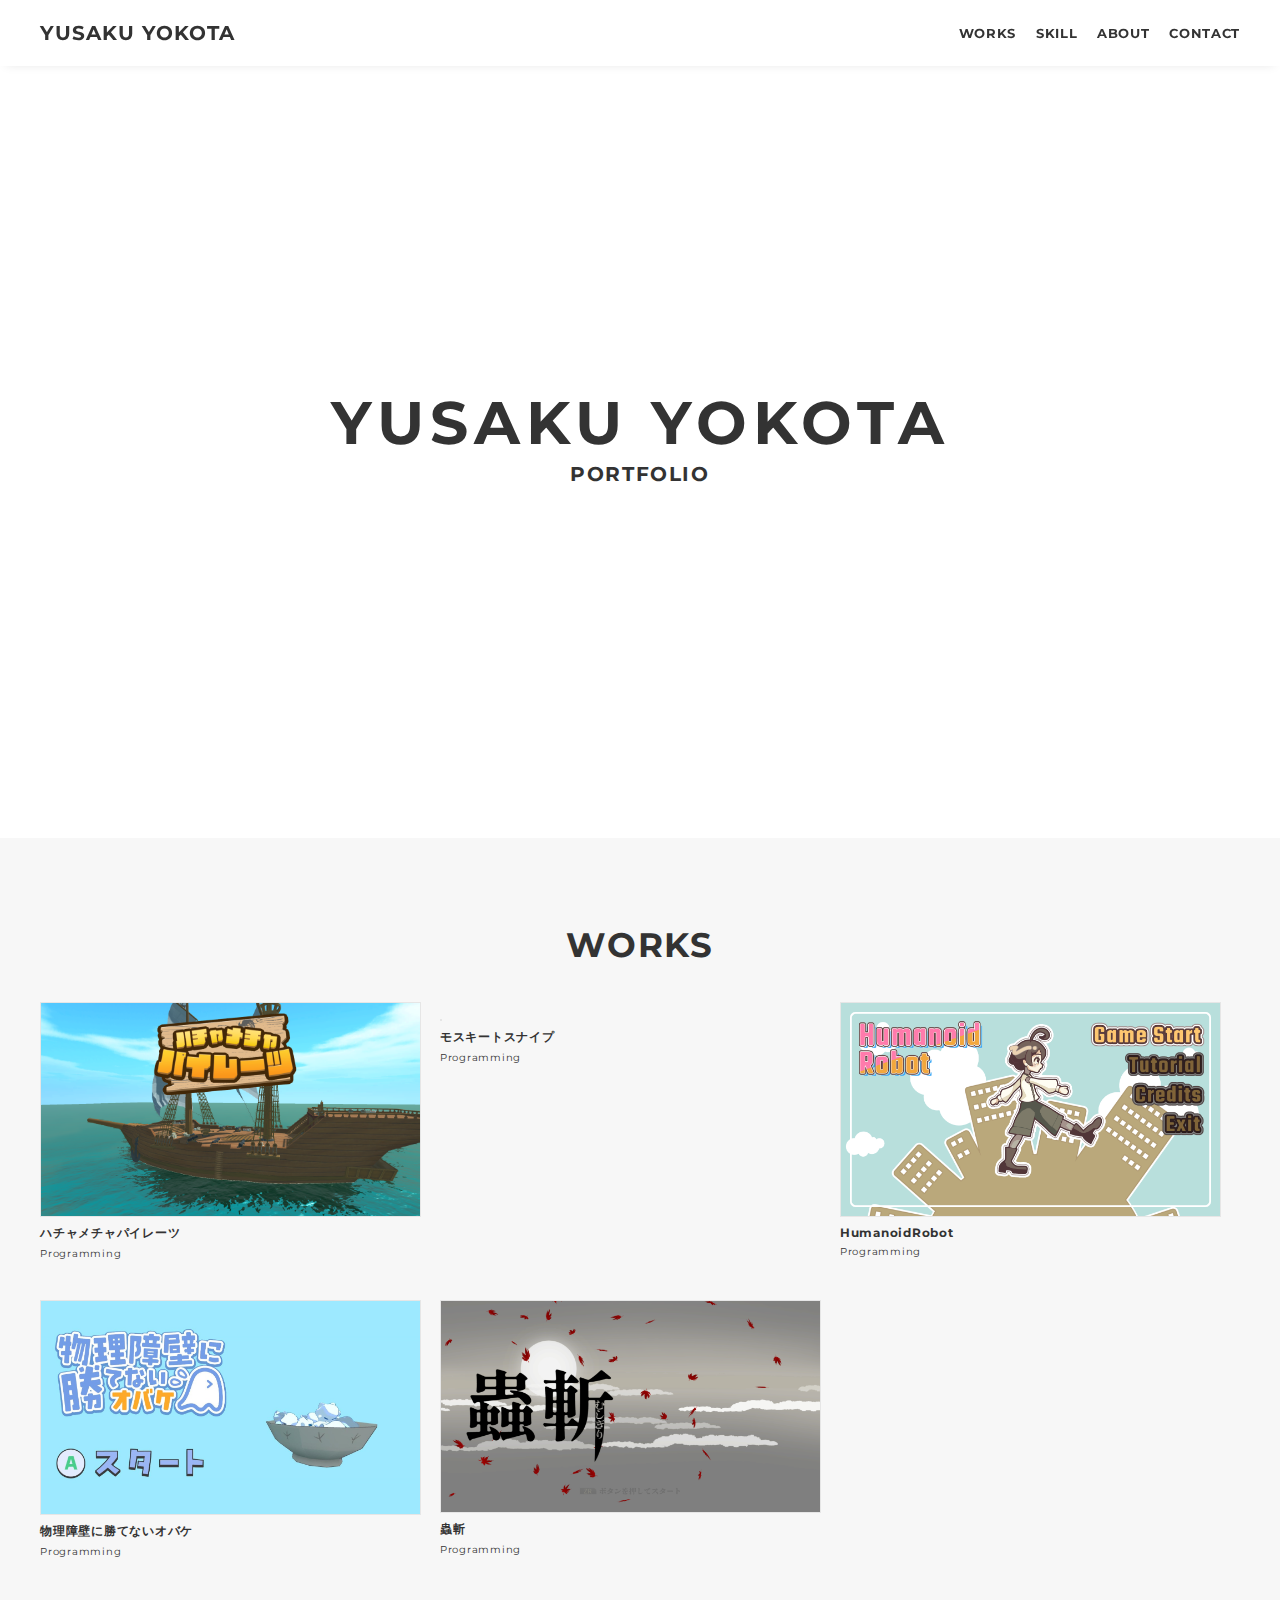
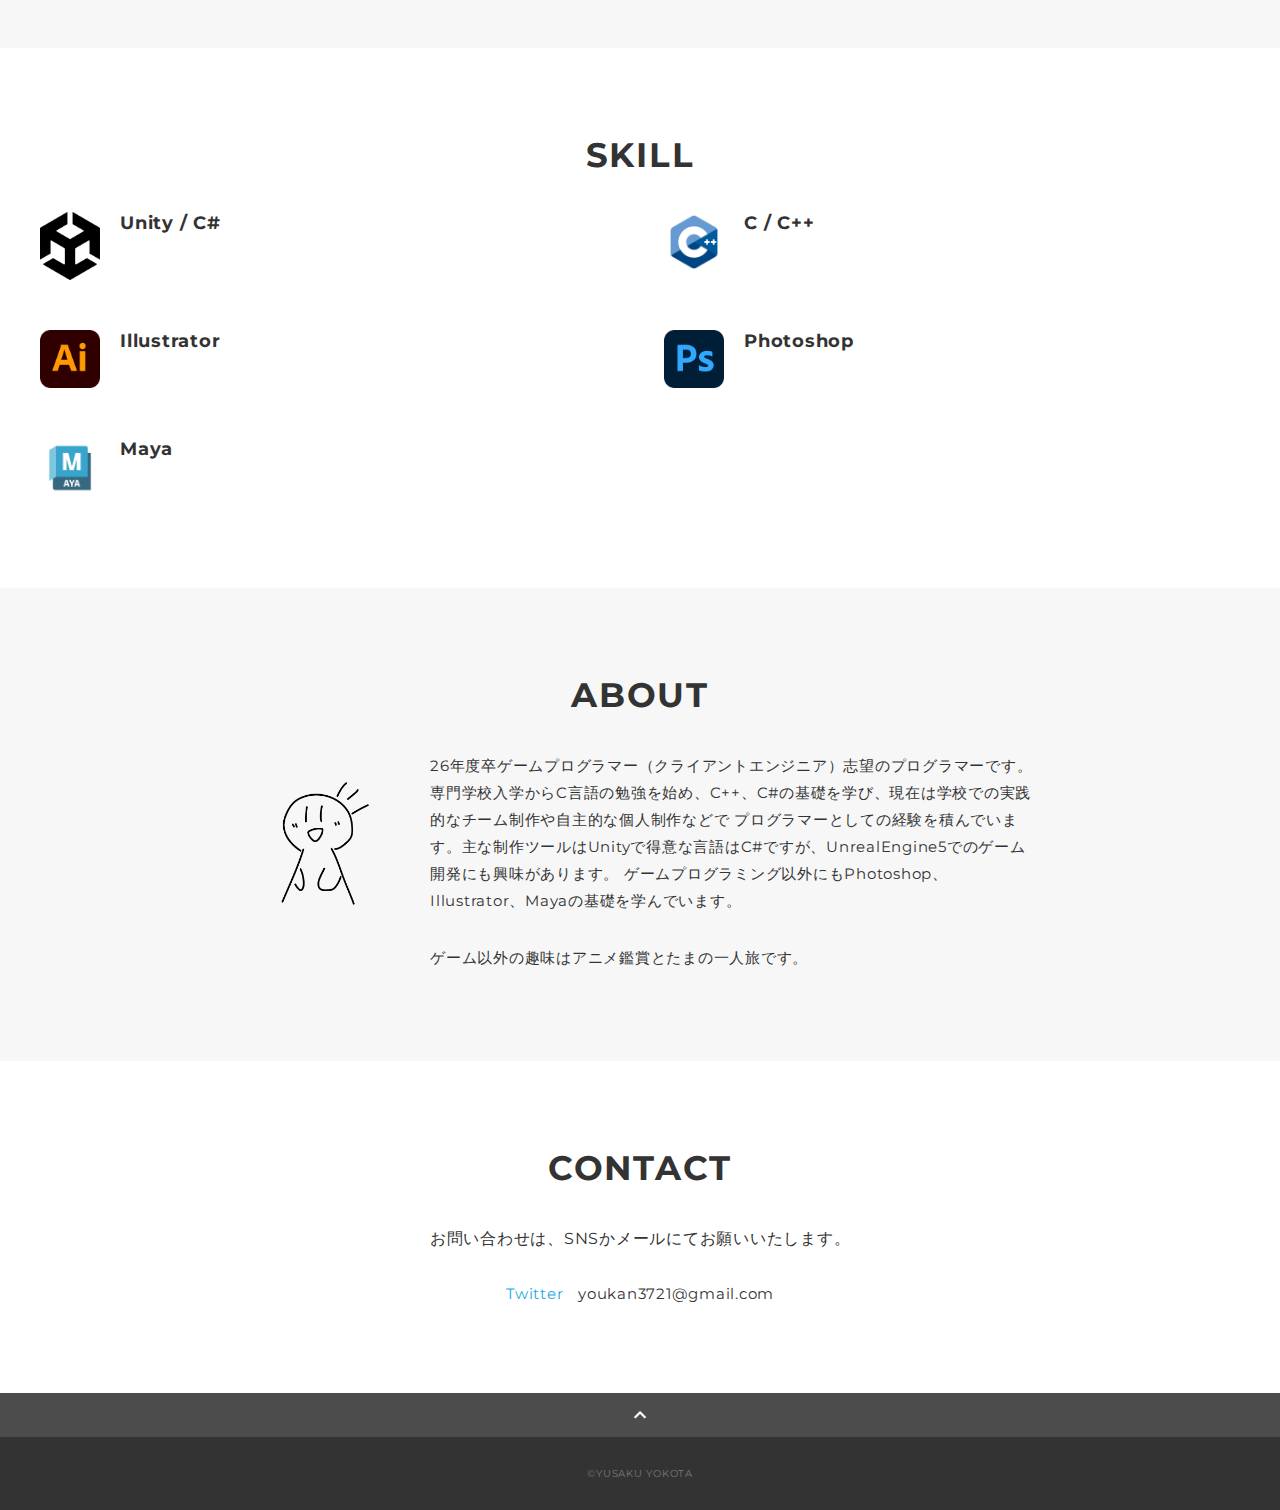
==== commit 07f80d74: "skillにmaya追加" ====
--- a/index.html
+++ b/index.html
@@ -122,6 +122,14 @@
                     Unityを使用したゲーム開発を得意としています</p> -->
                 </div>
               </div>
+              <div class="skill-item">
+                <p class="skill-img"><img src="img/autodesk_maya-logo_brandlogos.net_x7aqy.png" alt=""></p>
+                <div class="skill-body">
+                  <h3 class="skill-name">Maya</h3>
+                  <!-- <p class="skill-text">
+                    Unityを使用したゲーム開発を得意としています</p> -->
+                </div>
+              </div>
             </div>
           </div>
         </section>
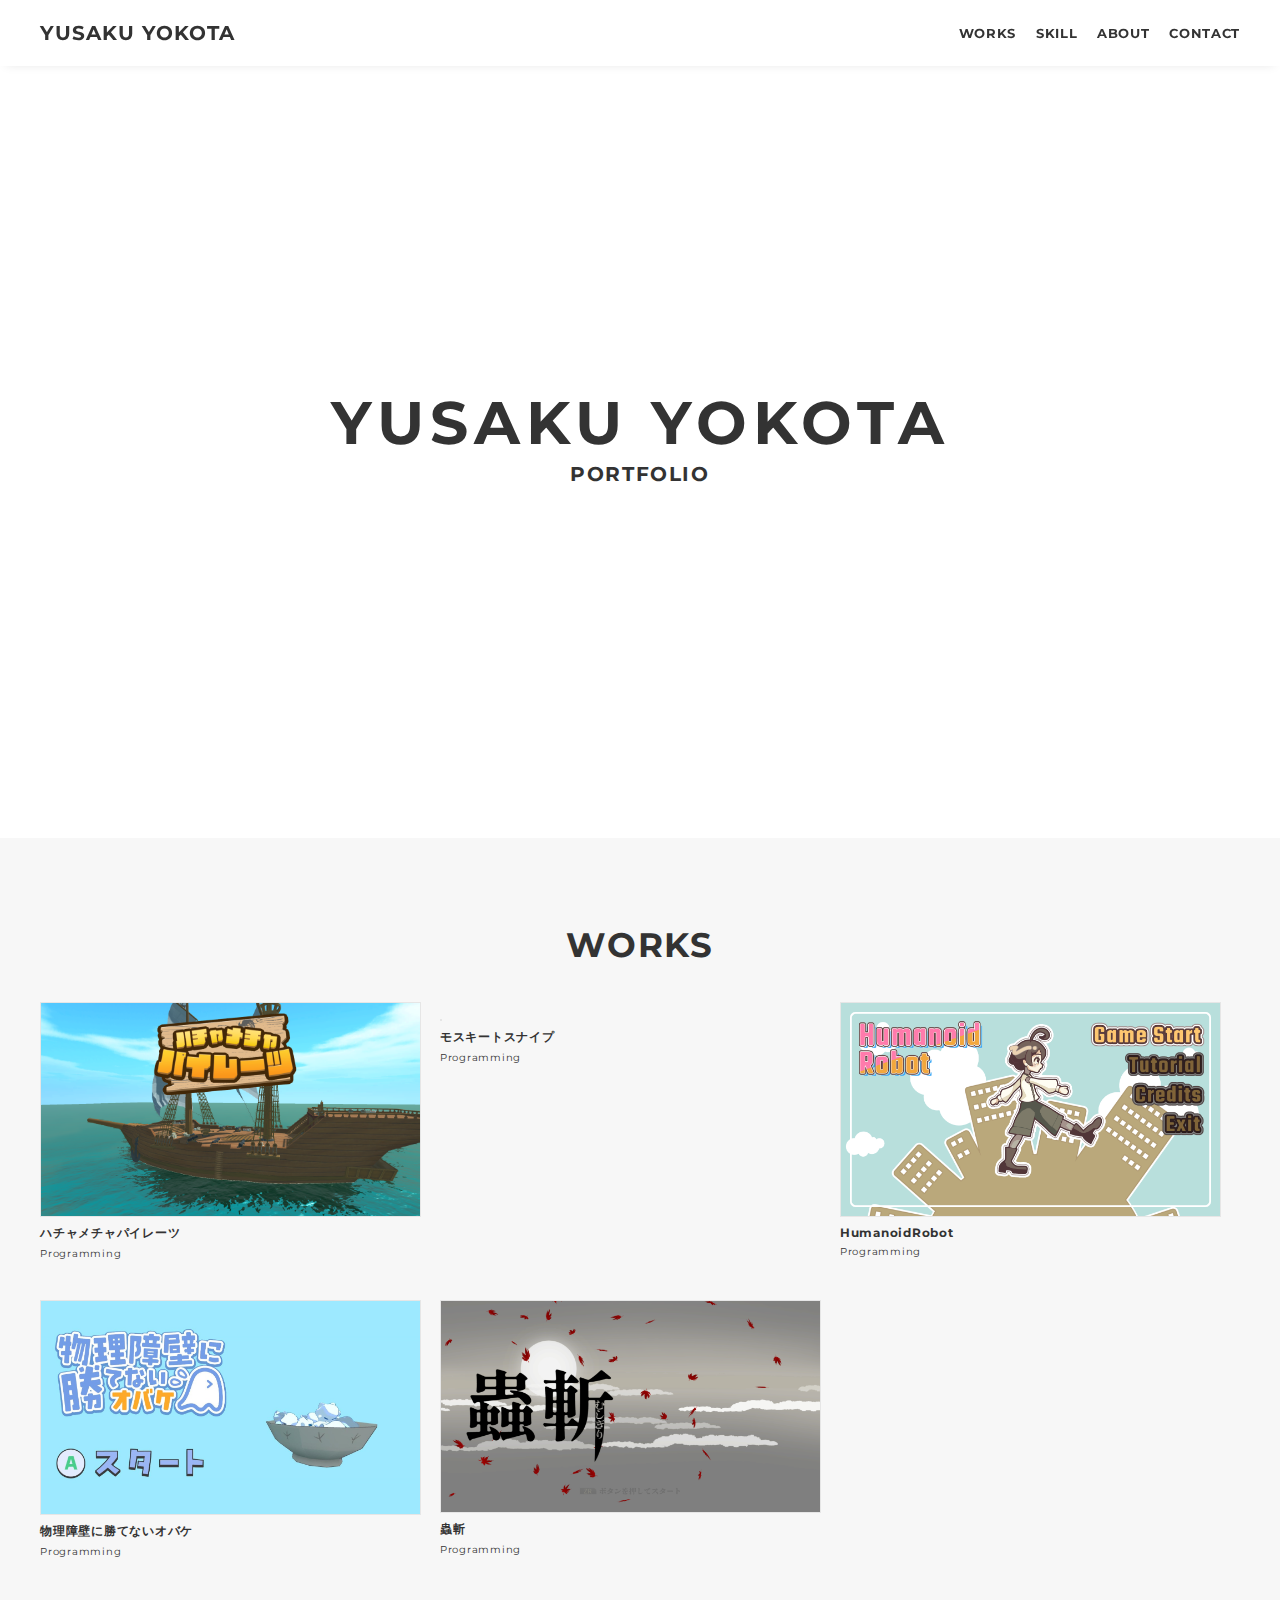
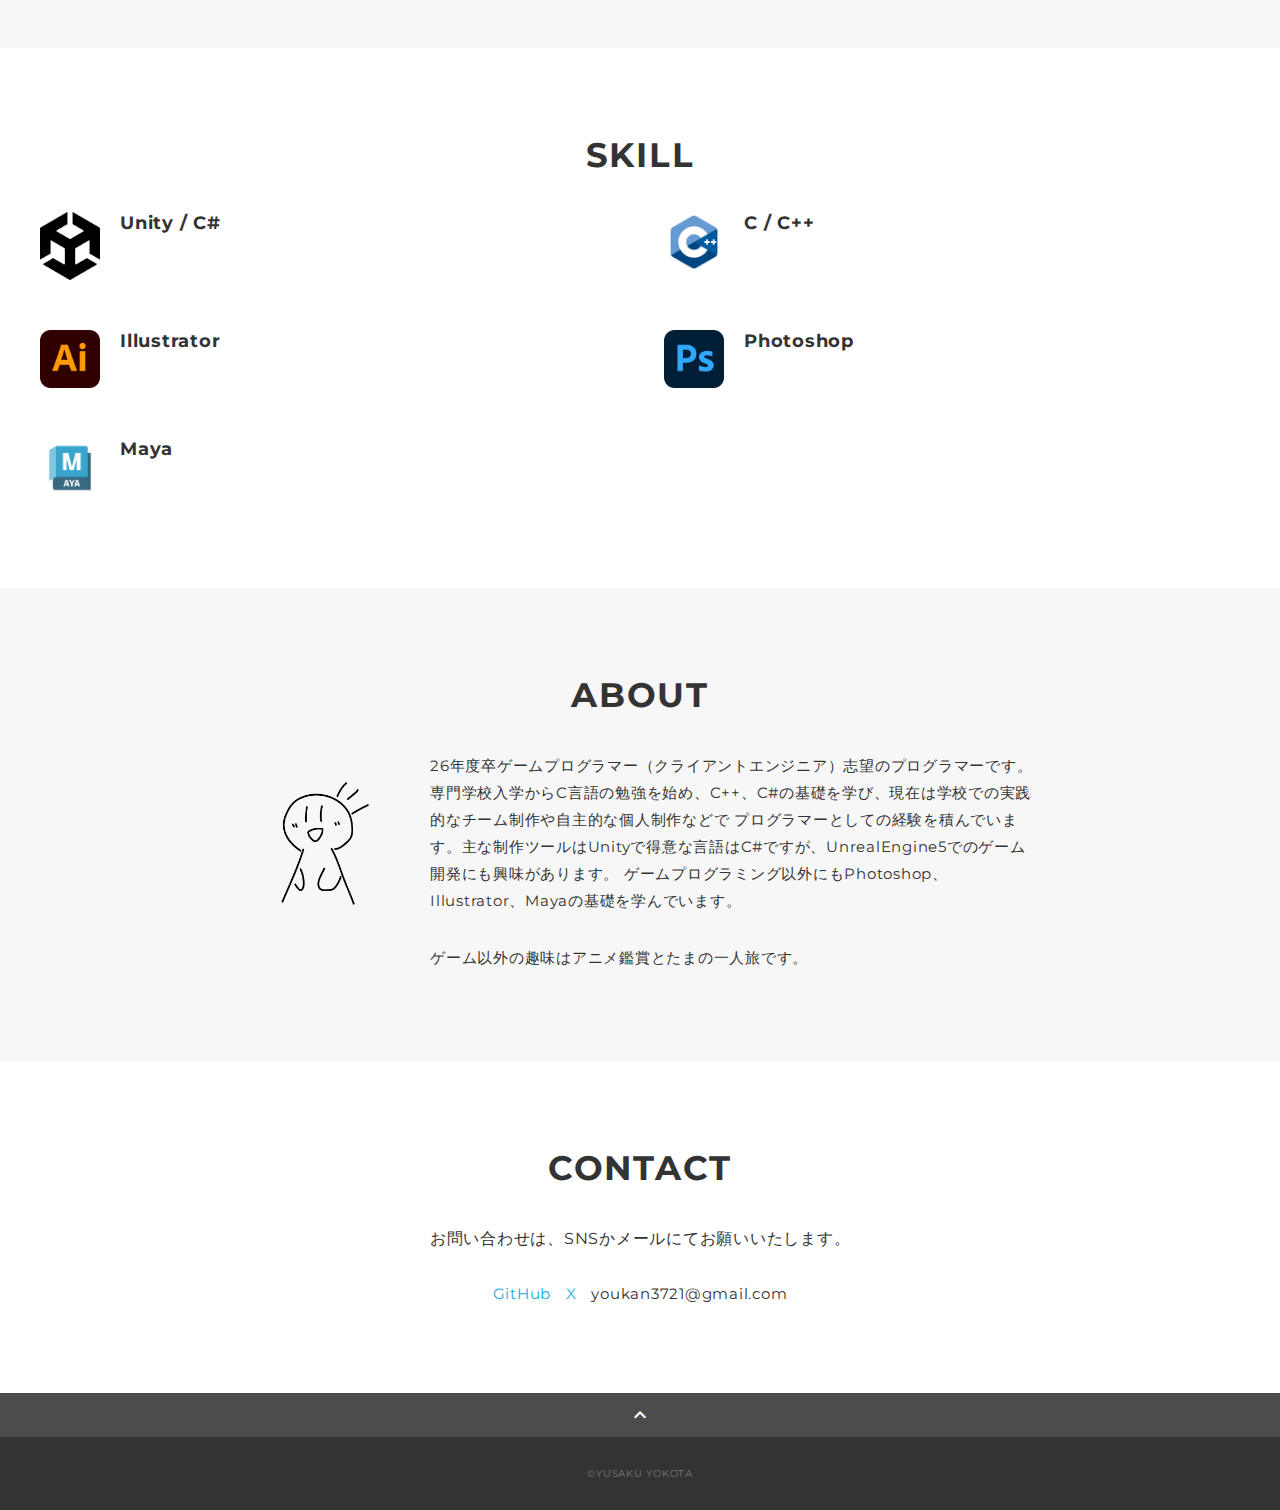
==== commit 2e3f26c6: "githubのリンク追加" ====
--- a/index.html
+++ b/index.html
@@ -167,7 +167,8 @@
               お問い合わせは、<br class="sp-only">SNSかメールにてお願いいたします。
             </p>
             <div class="contact-list">
-              <a class="contact-item" href="https://x.com/yookan3721" target="_blank" rel="noopener">Twitter</a>
+              <a class="contact-item" href="https://github.com/yusakuyokota" target="_blank" rel="noopener">GitHub</a>
+              <a class="contact-item" href="https://x.com/yookan3721" target="_blank" rel="noopener">X</a>
               <span class="contact-item">youkan3721@gmail.com</span>
             </div>
           </div>
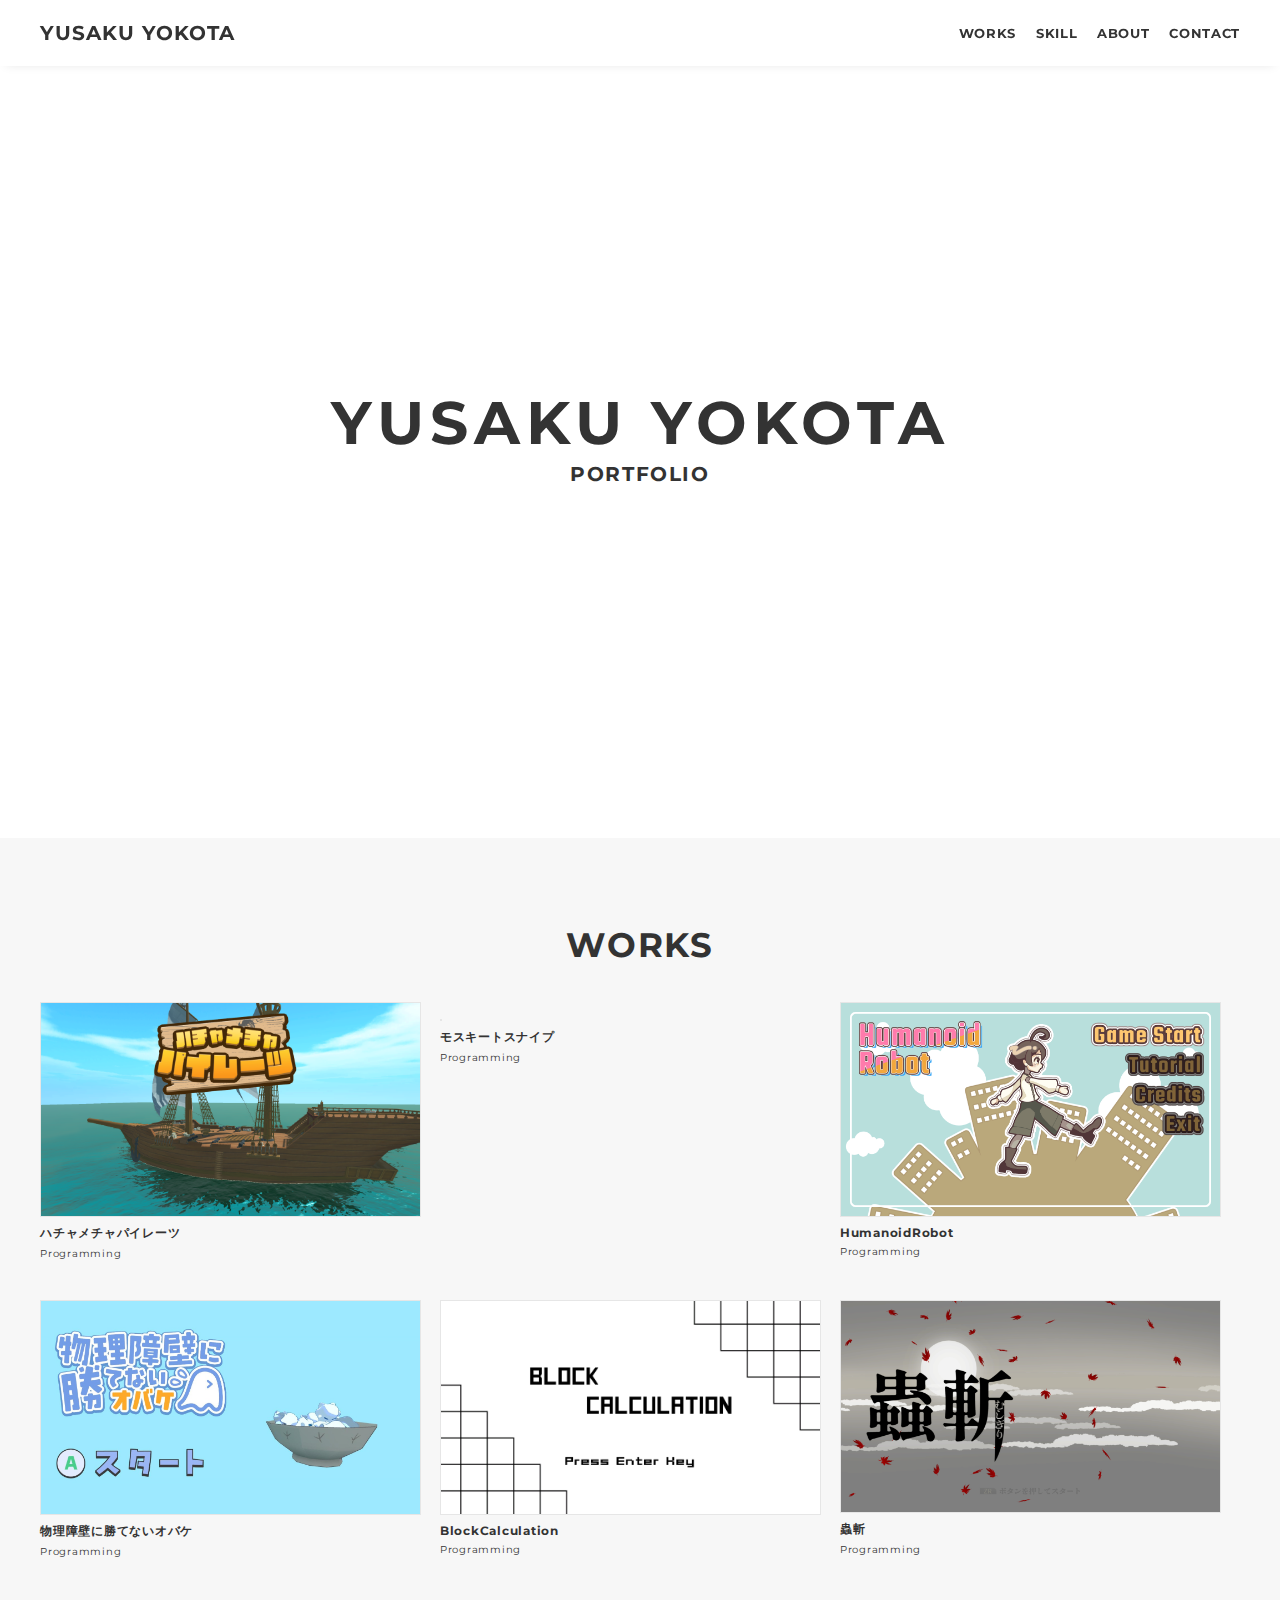
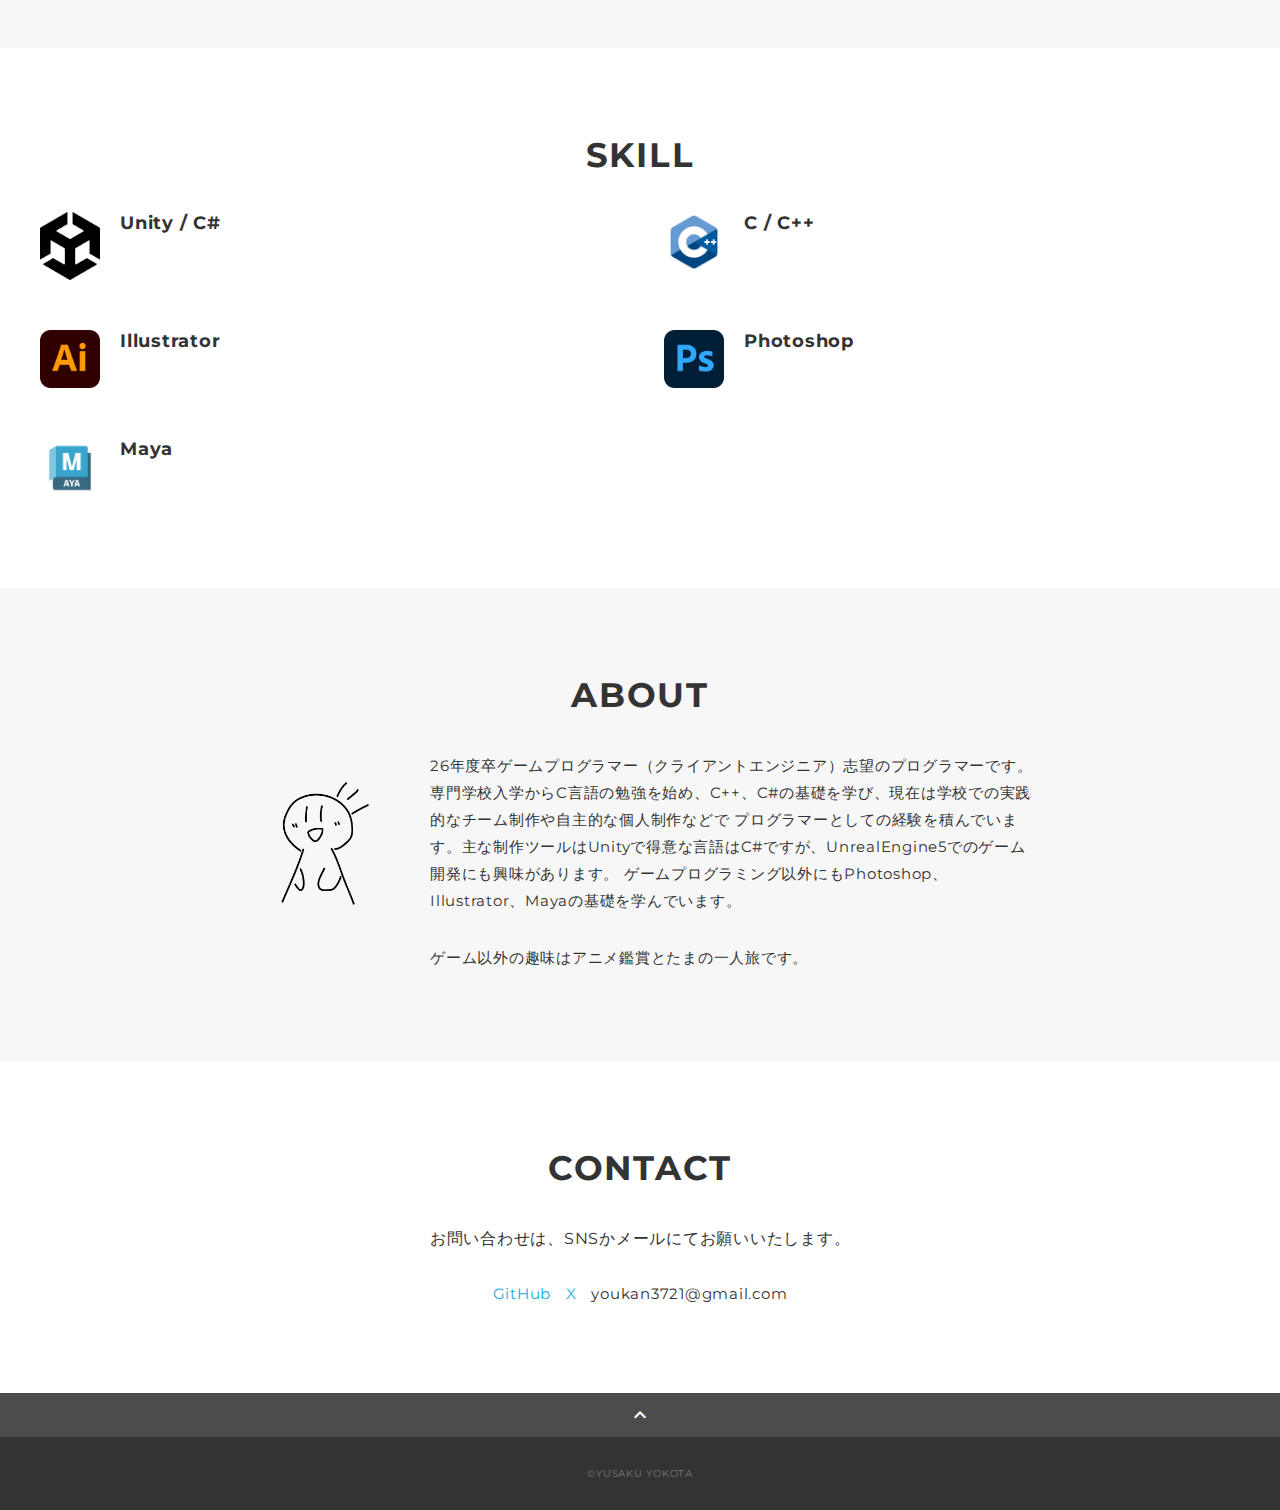
==== commit 70154f1e: "BlockCalculationページ追加" ====
--- a/index.html
+++ b/index.html
@@ -75,6 +75,10 @@
                 <p class="works-name">物理障壁に勝てないオバケ</p>
                 <p class="works-info">Programming</p>
               </a>
+              <a class="works-item" href="BlockCalculation.html">
+                <div class="works-img"><img src="img/BlockCalculation.png" alt="" /></div>
+                <p class="works-name">BlockCalculation</p>
+                <p class="works-info">Programming</p>
               <a class="works-item" href="Musigiri.html">
                 <div class="works-img"><img src="img/Musigiri.png" alt="" /></div>
                 <p class="works-name">蟲斬</p>
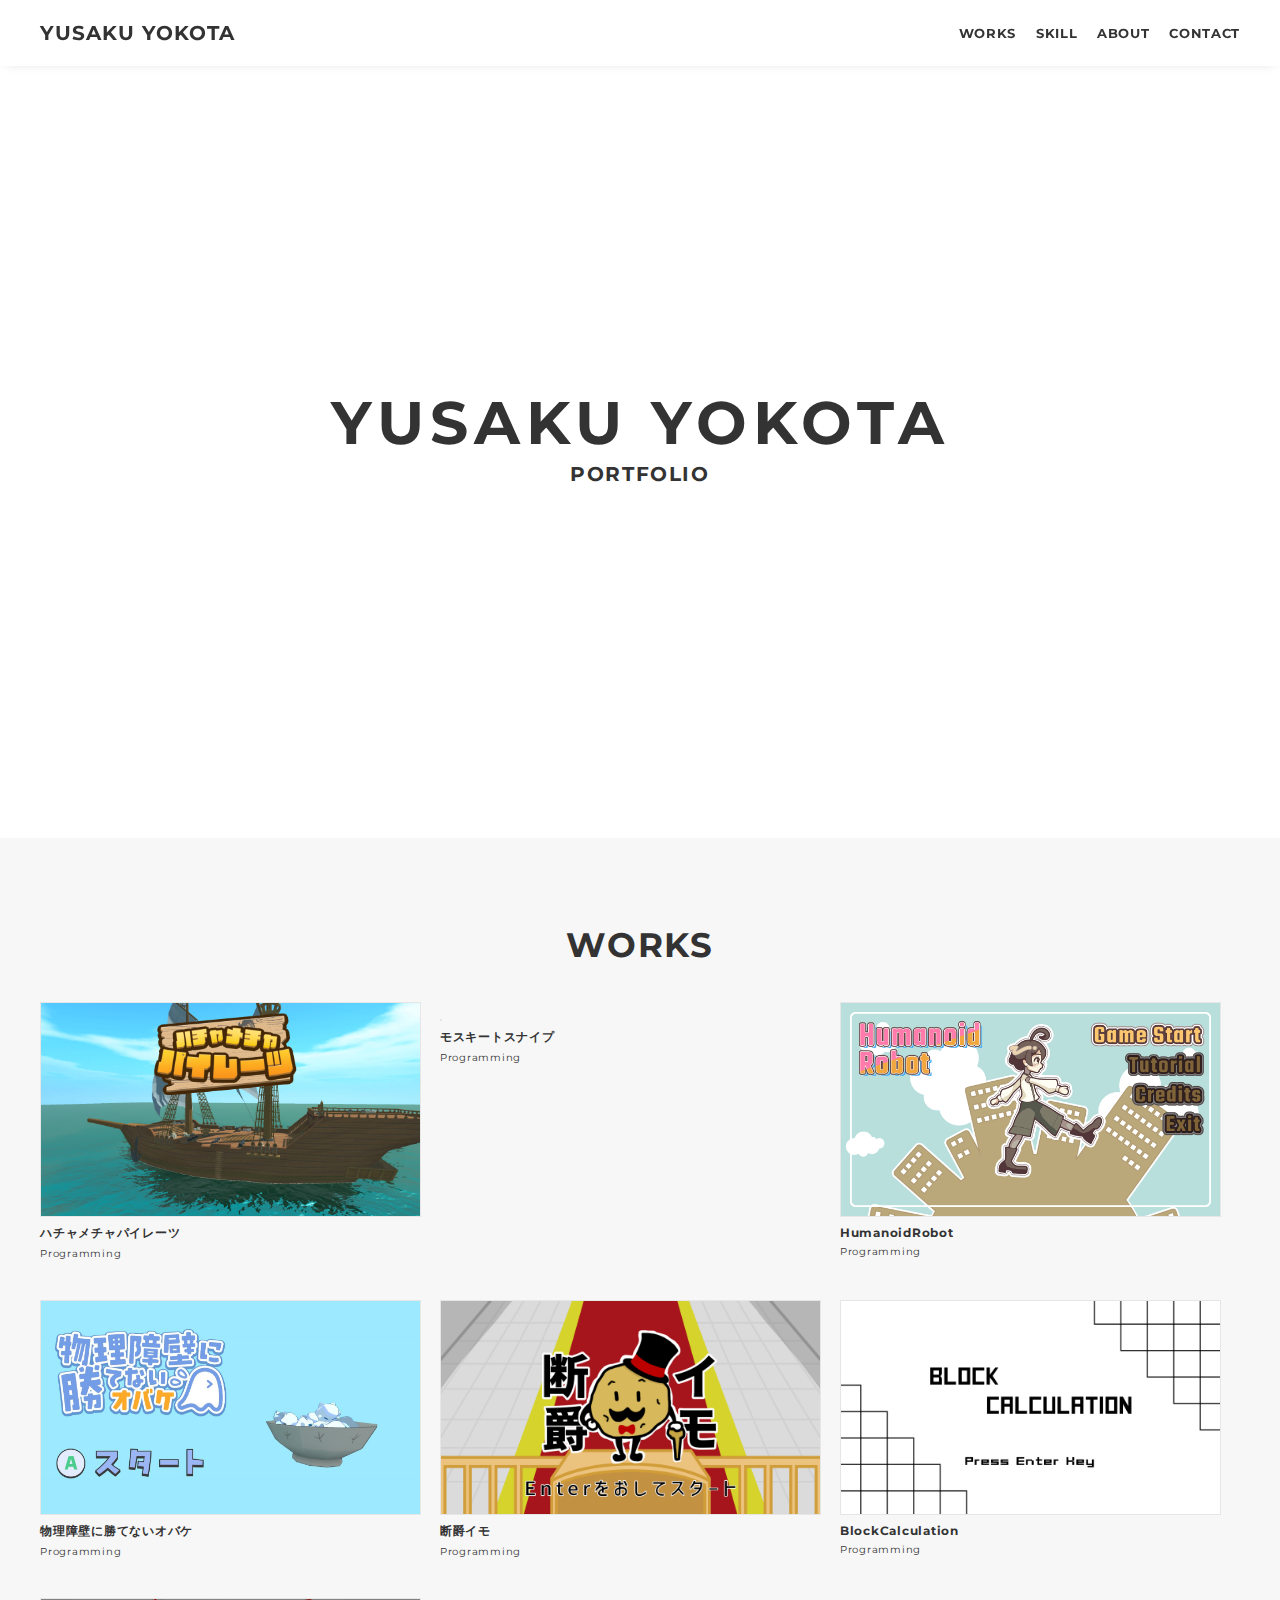
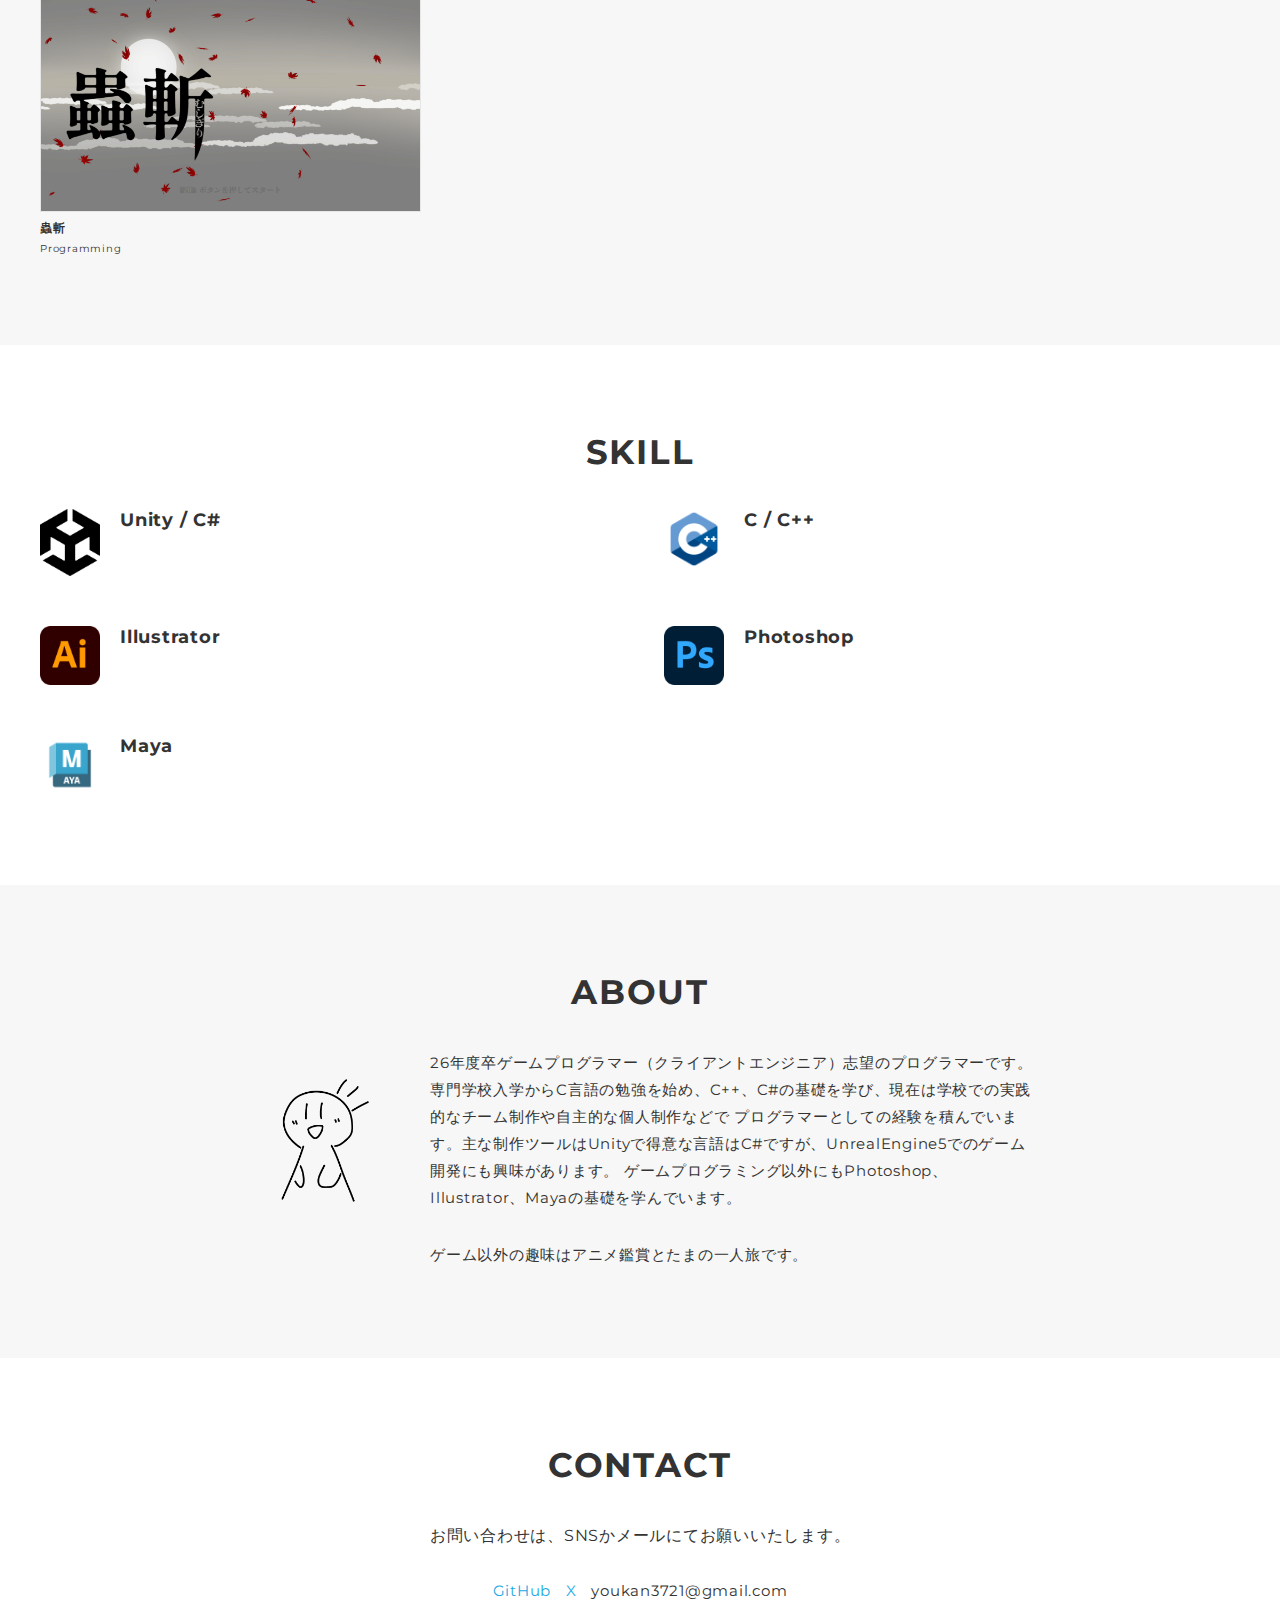
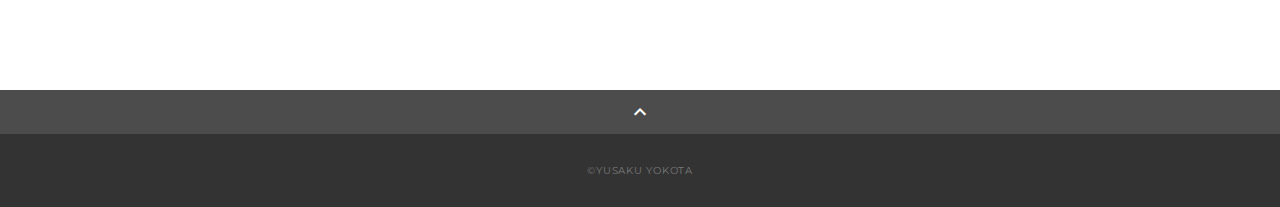
==== commit b2ddda16: "諸修正と男爵イモ追加" ====
--- a/index.html
+++ b/index.html
@@ -75,10 +75,16 @@
                 <p class="works-name">物理障壁に勝てないオバケ</p>
                 <p class="works-info">Programming</p>
               </a>
+              <a class="works-item" href="Dansyakuimo.html">
+                <div class="works-img"><img src="img/DansyakuImo.png" alt="" /></div>
+                <p class="works-name">断爵イモ</p>
+                <p class="works-info">Programming</p>
+              </a>
               <a class="works-item" href="BlockCalculation.html">
                 <div class="works-img"><img src="img/BlockCalculation.png" alt="" /></div>
                 <p class="works-name">BlockCalculation</p>
                 <p class="works-info">Programming</p>
+              </a>
               <a class="works-item" href="Musigiri.html">
                 <div class="works-img"><img src="img/Musigiri.png" alt="" /></div>
                 <p class="works-name">蟲斬</p>
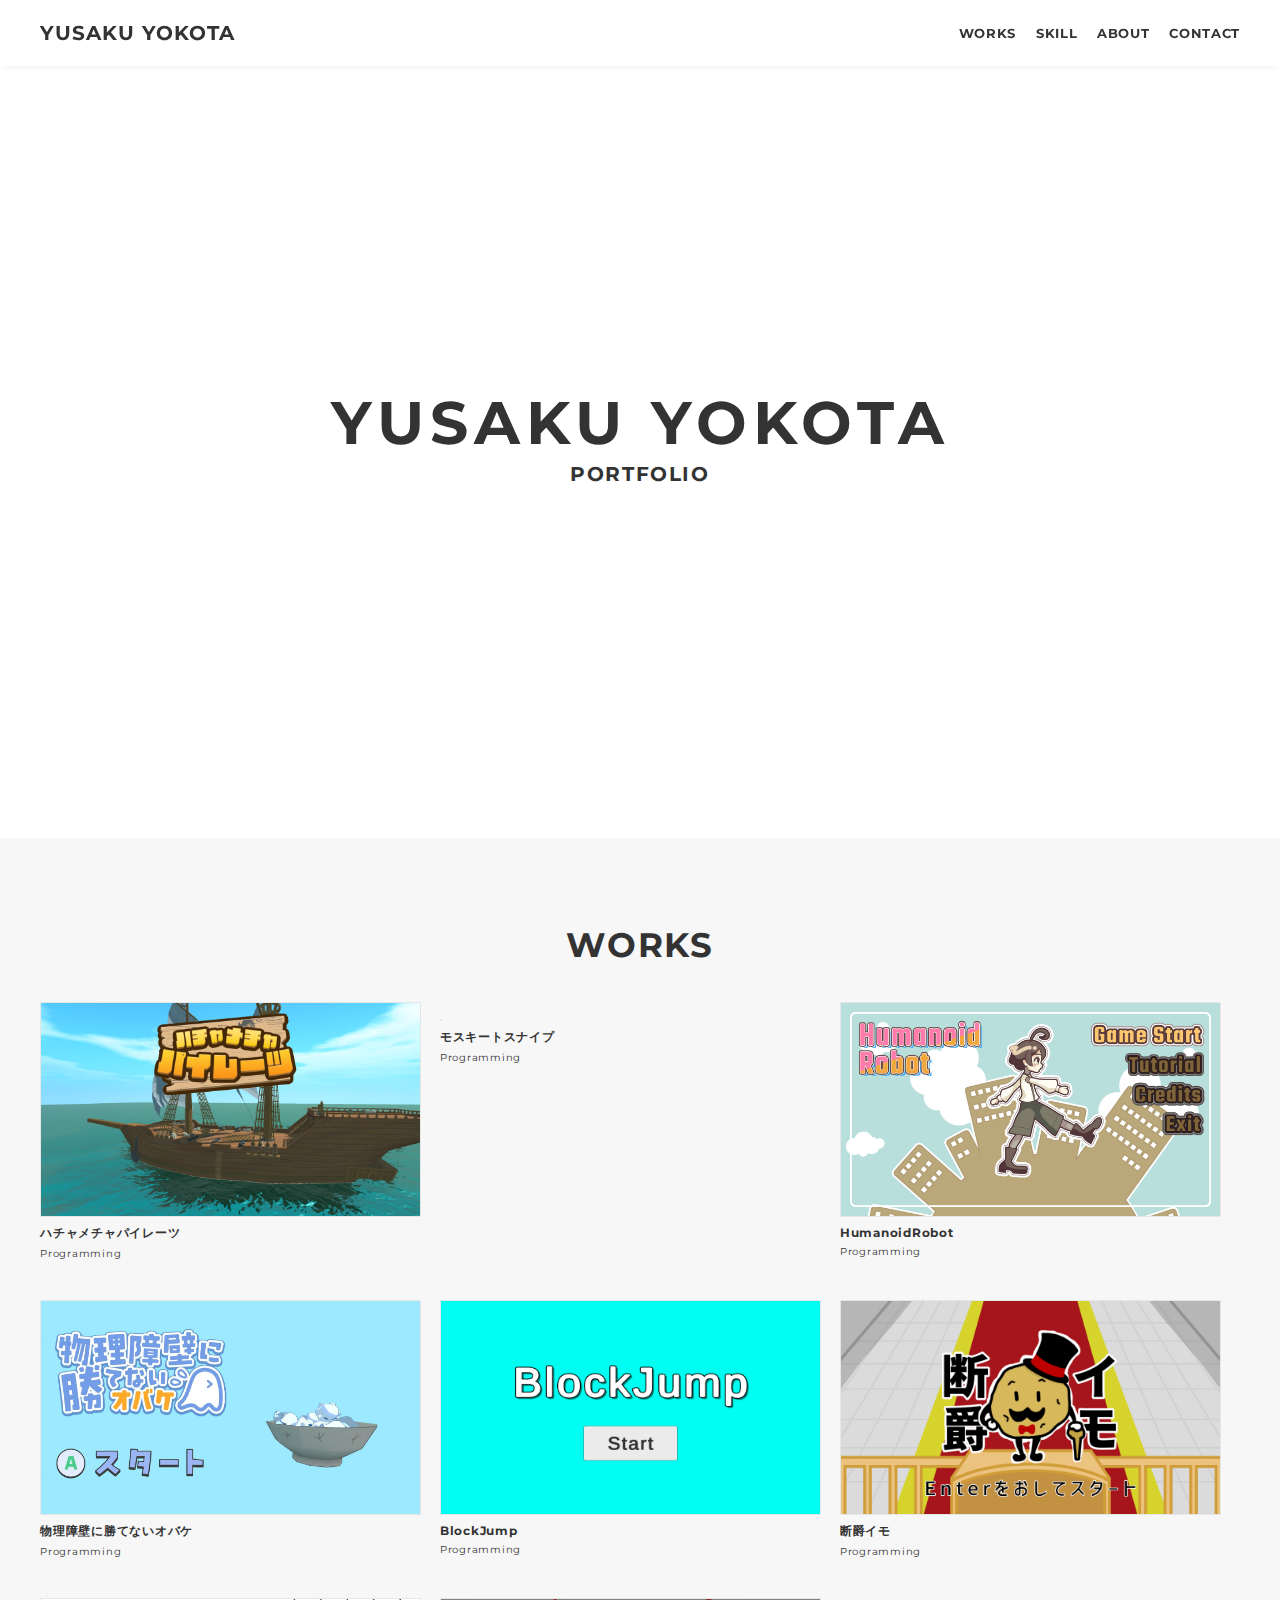
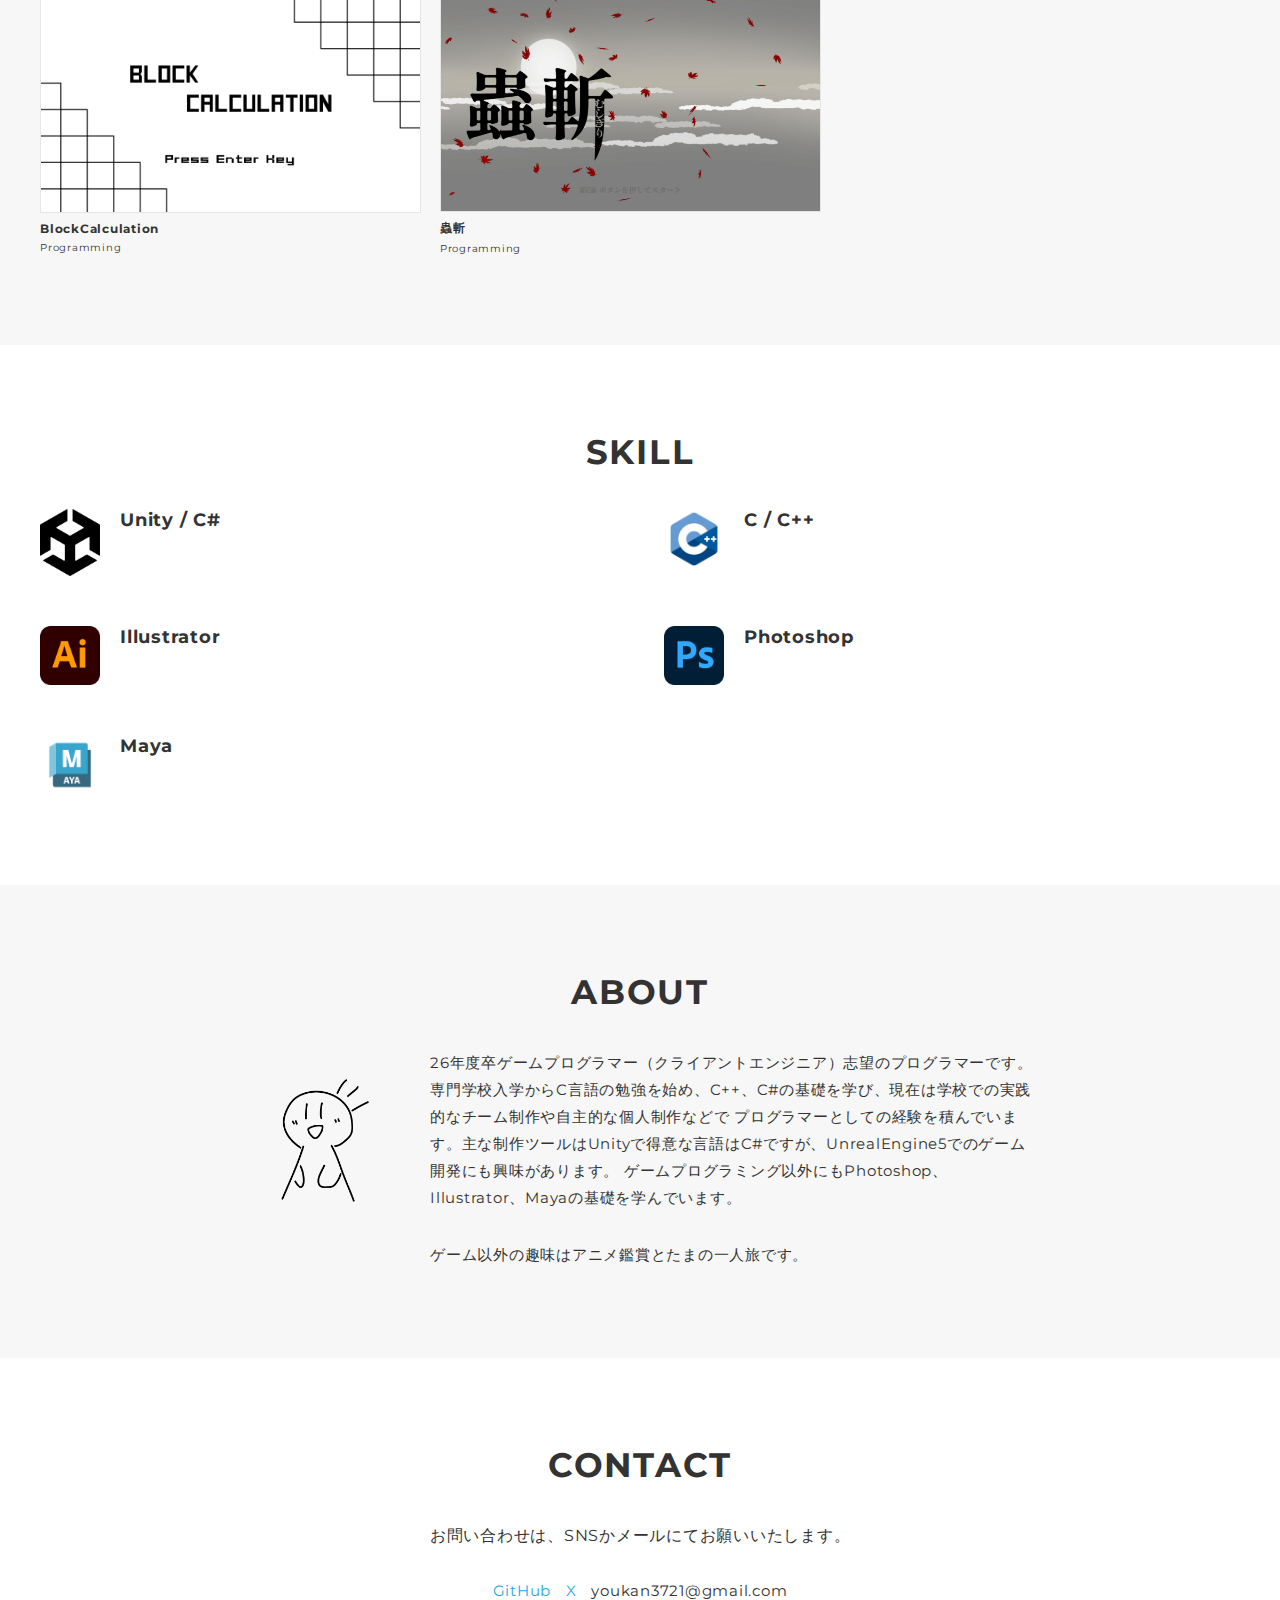
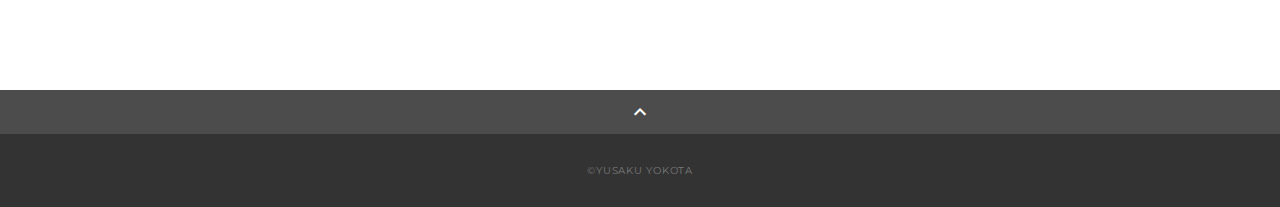
==== commit 70792f8c: "BlockJumpページ追加" ====
--- a/index.html
+++ b/index.html
@@ -64,15 +64,20 @@
                 <div class="works-img"><img src="img/MosquitoSnipe.png" alt="" /></div>
                 <p class="works-name">モスキートスナイプ</p>
                 <p class="works-info">Programming</p>
+              </a>
               <a class="works-item" href="HumanoidRobot.html">
                 <div class="works-img"><img src="img/HumanoidRobot.png" alt="" /></div>
                 <p class="works-name">HumanoidRobot</p>
                 <p class="works-info">Programming</p>
               </a>
-              </a>
               <a class="works-item" href="ObakePuzzle.html">
                 <div class="works-img"><img src="img/Obake-Puzzle.jpg" alt="" /></div>
                 <p class="works-name">物理障壁に勝てないオバケ</p>
+                <p class="works-info">Programming</p>
+              </a>
+              <a class="works-item" href="BlockJump.html">
+                <div class="works-img"><img src="img/BlockJump.png" alt="" /></div>
+                <p class="works-name">BlockJump</p>
                 <p class="works-info">Programming</p>
               </a>
               <a class="works-item" href="Dansyakuimo.html">
